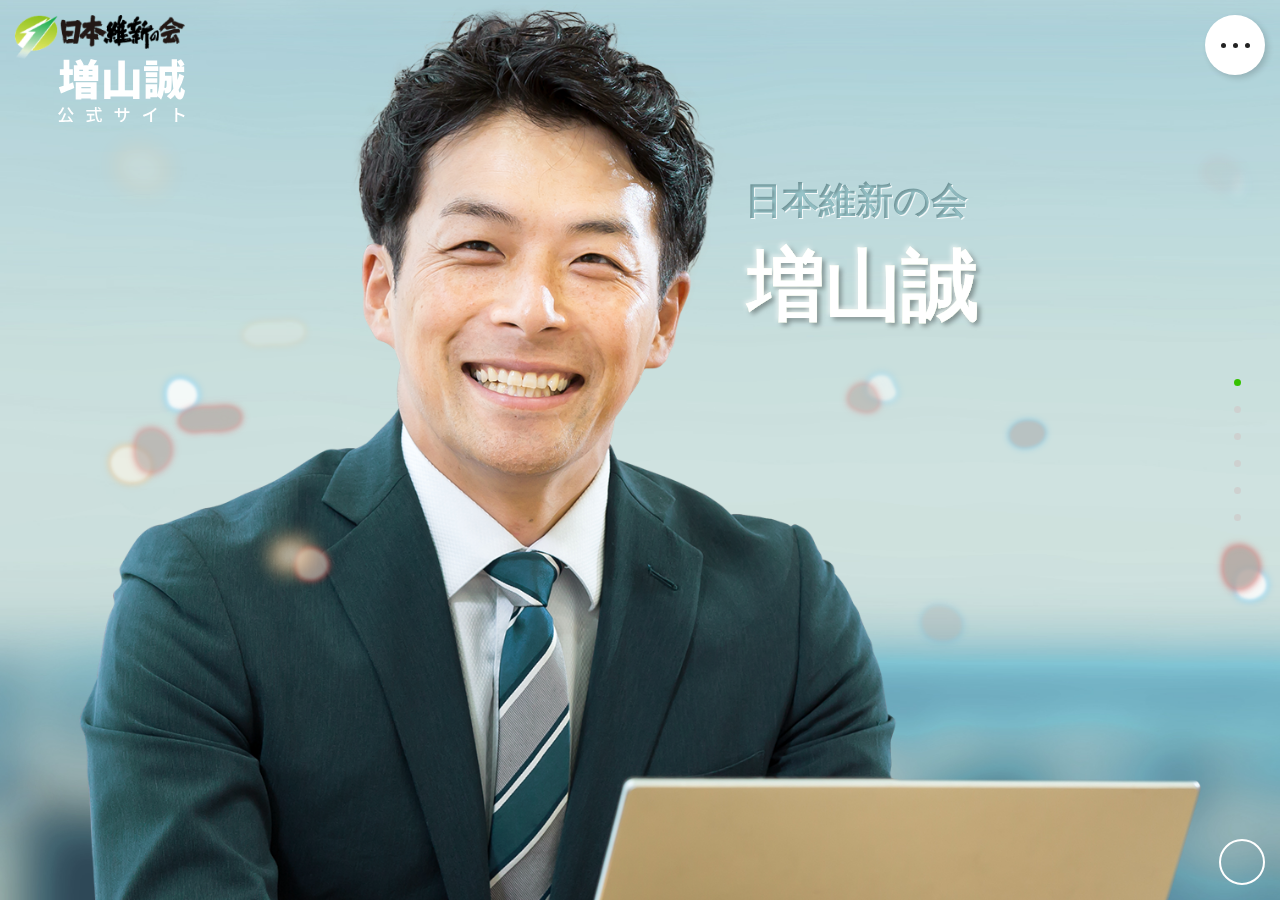
==== index.html @ 955a0410 "action section design changes" ====
<!DOCTYPE html>
<html>
<head>
	<title>Makoto Masuyama</title>
	<meta charset="UTF-8">
	<meta name="viewport" content="width=device-width, initial-scale=1.0">
	<link rel="stylesheet" type="text/css" href="css/slick.css">
	<link rel="stylesheet" type="text/css" href="css/common.css">
	<link rel="stylesheet" type="text/css" href="css/top.css">
	<link rel="icon" href="images/favicon.png">
</head>
<body>
	<div class="loader-wrapper"><div class="loader"></div></div>
	<header class="site_header">
		<a class="header_logo" href="index.html">
			<img src="images/logo.png" alt="logo image" class="logo_black">
			<svg xmlns="http://www.w3.org/2000/svg" width="146.735" height="73.8" viewBox="0 0 146.735 73.8">
				<g id="Group_29" data-name="Group 29" transform="translate(1.96 -15.051)">
					<path id="Path_3232" data-name="Path 3232" d="M12.936-13.622v-10H17v-6.713H12.936V-41.16H6.321v10.829H1.96v6.713H6.321v12.3C4.263-10.584,2.352-10,.784-9.555L3.234-2.3C7.84-4.116,13.475-6.419,18.62-8.624L17.2-15.141ZM37.583-9.7v1.323H26.8V-9.7ZM26.8-2.107V-3.43h10.78v1.323ZM20.237,4.655H26.8V3.43h10.78V4.655h6.86V-15.239H20.237Zm19.4-32.83H35.28v-1.568h4.361Zm0,6.37H35.28v-1.617h4.361Zm-15.19-1.617h4.312v1.617H24.451Zm4.312-6.321v1.568H24.451v-1.568Zm12.446-5.145c1.127-1.568,2.45-3.479,3.773-5.488l-7.35-1.764a38.181,38.181,0,0,1-3.185,6.909l1.127.343h-7.1L29.6-35.28a26.7,26.7,0,0,0-3.675-6.664l-6.076,2.058a34.929,34.929,0,0,1,2.646,5H18.13V-16.66H46.305V-34.888Zm45.325,4.9V-6.125H77.077V-40.376H69.531V-6.125H60.515V-29.841h-7.35V4.116h7.35V1.225H86.534V3.969h7.448V-29.988Zm27.881-10.486H101.577v5.292h12.838Zm1.372,6.713H99.225v5.537h16.562Zm-1.225,7.007H101.283v5.292h13.279ZM101.283-14.7h13.279v-5.292H101.283Zm24.157-2.352c-.1,5.145-.2,7.1-.49,7.693a1.235,1.235,0,0,1-1.176.588,7.954,7.954,0,0,1-1.029-.049c.343-2.842.539-5.635.637-8.232ZM108.829-3.43h-2.254V-7.6h2.254Zm31.115-21.609a74.179,74.179,0,0,1-2.058,7.252c-.2-2.842-.343-6.027-.441-9.408h8.183v-6.321h-3.381l3.773-2.058a28.768,28.768,0,0,0-4.116-6.174l-4.557,2.4a32.841,32.841,0,0,1,3.577,5.831h-3.577c-.049-2.7-.049-5.537,0-8.379h-6.174c.049,2.891.049,5.684.1,8.379H117.012v12.691c0,5.782-.2,13.72-2.548,19.747V-13.083H101.087v17h5.488V2.058h7.889V1.029a27.384,27.384,0,0,1,4.459,3.822,37.924,37.924,0,0,0,3.528-11.809,18.566,18.566,0,0,1,.784,4.459,17.993,17.993,0,0,0,4.018-.343A4.128,4.128,0,0,0,130-4.8c1.029-1.372,1.176-5.978,1.323-15.729v-2.254h-7.889v-4.41h8.036a146.757,146.757,0,0,0,1.617,19.5A32.648,32.648,0,0,1,125.538.882a21.6,21.6,0,0,1,4.312,3.626,32.961,32.961,0,0,0,5.1-5.047c1.323,3.283,3.185,5.1,5.635,5.194,1.911.049,4.655-1.666,5.978-10.535A20.5,20.5,0,0,1,141.953-9.6c-.2,3.969-.588,6.223-1.176,6.174s-1.127-1.225-1.568-3.283a64.769,64.769,0,0,0,6.419-15.876Z" transform="translate(-1.784 57.191)"/>
					<path id="Path_3233" data-name="Path 3233" d="M11.8-15.48a42.528,42.528,0,0,0,5.72,7.96A9.328,9.328,0,0,1,19.1-9.14a28.6,28.6,0,0,1-5.46-7.12Zm-5.6-.78A18.4,18.4,0,0,1,1.04-8.9,10.288,10.288,0,0,1,2.82-7.52,24.554,24.554,0,0,0,8.3-15.68Zm5.84,11c.86,1.06,1.78,2.32,2.6,3.54-2.7.14-5.44.26-7.88.36a80.068,80.068,0,0,0,3.68-7.68l-2.2-.54a52.429,52.429,0,0,1-3.62,8.3c-1,.04-1.92.08-2.74.1L2.12.78C5.66.6,10.84.34,15.74.04q.54.9.9,1.62L18.54.64a45.443,45.443,0,0,0-4.72-6.72ZM39.6-6.94h3.5v-1.8H34.42v1.8h3.32v5.36c-1.52.28-2.9.54-3.98.72l.54,1.88c2.56-.56,6.14-1.34,9.46-2.1l-.14-1.68c-1.34.28-2.7.56-4.02.8Zm7.12-8.72a15.665,15.665,0,0,1,2.7,2.44l1.3-1.16a15.185,15.185,0,0,0-2.78-2.3Zm4.7,4.26v-1.82H45.68c-.04-1.12-.06-2.3-.04-3.46h-2c0,1.16.04,2.32.08,3.46H33.7v1.82H43.84c.5,7.2,2.08,13.02,5.38,13.02,1.66,0,2.32-.98,2.64-4.58a4.711,4.711,0,0,1-1.64-1.06c-.12,2.6-.36,3.68-.84,3.68-1.74,0-3.14-4.76-3.58-11.06Zm28.3,2.36v-.68h1.9c.96,0,1.66.02,1.98.06v-2.12a13.29,13.29,0,0,1-2,.12H79.72v-2.32a13.04,13.04,0,0,1,.12-1.74H77.58a13.809,13.809,0,0,1,.1,1.74v2.32H72.4v-2.3a10.779,10.779,0,0,1,.12-1.6H70.26a10.975,10.975,0,0,1,.12,1.6v2.3H68.42a12.433,12.433,0,0,1-2.08-.16v2.18c.32-.04,1.14-.08,2.08-.08h1.96v3c0,.84-.08,1.66-.1,1.94H72.5a17.783,17.783,0,0,1-.1-1.94v-3h5.28v.8c0,5.3-1.76,7.02-5.5,8.4l1.7,1.6C78.56-1.02,79.72-3.88,79.72-9.04ZM99.14-7.46l.98,1.98a40.919,40.919,0,0,0,7.38-3.1v6.96a23.177,23.177,0,0,1-.12,2.36h2.48a15.04,15.04,0,0,1-.14-2.36v-8.3a33.738,33.738,0,0,0,5.38-4.38l-1.68-1.6a24.688,24.688,0,0,1-5.56,4.76A33.026,33.026,0,0,1,99.14-7.46ZM136.7-1.84a20.939,20.939,0,0,1-.16,2.56H139a23.436,23.436,0,0,1-.16-2.56V-8.02A52.368,52.368,0,0,1,146.4-4.9l.9-2.18a67.793,67.793,0,0,0-8.46-3.2V-13.4c0-.7.08-1.58.14-2.24h-2.46a14.479,14.479,0,0,1,.18,2.24Z" transform="translate(-3 87.191)"/>
				</g>
			</svg>
		</a>
		<a href="javascript:void(0);" class="navbar_toggler" type="button" data-toggle="collapse" data-target="#collapsibleNavbar">
			<div class="navbar_toggler_inner"></div>
		</a>
		<nav class="custom_navbar">
			<ul class="custom_navbar_links">
				<li><a href="javascript:void(0);" class="message">Message</a></li>
				<li><a href="policy.html">POLICY</a></li>
				<li><a href="action.html">Action</a></li>
				<li><a href="javascript:void(0);" class="profile">profile</a></li>
			</ul>
			<p class="copyright_text">Copyright © Office Fumiaki Kobayashi.<br class="csp"> All rights reserved.</p>
		</nav>
	</header>
	<div class="next_btn">
		<button class="slider_next" type="button"><i class="fas fa-arrow-down"></i></button>
	</div>
	<div class="social_icon">
		<ul>
			<li>
				<a href="#"><i class="fab fa-facebook-square"></i></a>
			</li>
			<li>
				<a href="#"><i class="fab fa-twitter"></i></a>
			</li>
		</ul>
	</div>
	<div class="vertical_slider_main">
		<section data-index="home" id="home">
			<div class="banner_animated_section">
				<div class="intro js-intro">
					<div class="intro__base">
						<div></div>
						<div></div>
					</div>
				</div>
				<div class="banner_images_sec">
					<img src="images/banner_image.png" class="banner_images_first">
				</div>
				<img src="images/banner_text.svg" class="banner_images_second">
			</div>
		</section>
		<section class="next_active" data-index="message" id="message">
			<div class="message_section">
				<div class="custom_container">
					<div class="common_heading">
						<img src="images/message_text.svg" class="first_heading">
						<img src="images/message_text_2.svg" class="second_heading">
					</div>
					<div class="message_content">
						<p>この国を前向きにしたい。<br>
							そう思ったのは、社会に出ていく学生が、未来を語れない姿を見たとき。<br>
							働く会社が過去の慣習やルールに縛られ、新たな提案をすることを制限されたとき。<br>
							何かと下向きになりがちな今の社会。後ろ向きな発想になりやすい時代。<br>
							目の前に壁があるのなら、一つひとつに確かな打開策を実行していけばいい。<br>
							人やテクノロジーの持つ可能性、そしてアイディアを自由に発揮するために<br>
							古く疲れてしまったルールを、アップデートしていこう。<br>
							政治が先頭に立って、この国に変化をつくっていく。<br>
						誰もが「挑戦していいんだ」と思える、チャンスと安心を広げていくために。</p>
					</div>
				</div>
			</div>
		</section>
		<section class="next_active" data-index="policy" id="policy">
			<div class="policy_section">
				<div class="custom_container">
					<div class="policy_content_sec">
						<div class="custom_row">
							<div class="custom_col_image">
								<div class="policy_image">
									<img src="images/policy_image.png">
								</div>
							</div>
							<div class="custom_col_text">
								<div class="policy_content">
									<div class="common_heading">
										<img src="images/policy_text.svg" class="first_heading">
										<img src="images/policy_text_2.svg" class="second_heading">
									</div>
									<p>今の西宮市の課題ってナニ？</p>
									<div class="policy_content_text_sec cpc-1919">
										<div class="policy_content_text_main">
											<div class="single_policy">
												<div class="custom_row">
													<div class="custom_image_col">
														<div class="policy_content_text_image">
															<img src="images/policy_content_image_1.png">
														</div>
													</div>
													<div class="custom_text_col">
														<div class="policy_content_text">
															<h3>01<span>待機児童全国ワースト１位</span></h3>
															<p>待機児童数では全国ワースト１位という子育て世代には暮らしにくい自治体になってしまっています。厚生労働省によると２０２１年４月の時点での西宮市の保育所待機児童数が１８２人と全国の市区町村別の中で最も多いと発表されました。ワーストファイブを見てみると、１位西宮市、２位明石市、３位福岡県筑紫野市、４位尼崎市、５位姫路市となっています。待機児童が発生すると、父母の就業機会が奪われ社会全体にとって大きな悪影響を及ぼします。働きたい方が安心して働ける環境づくりが全国最下位という現状を変えるためにも、待機児童をさらに減らす政策をスピーディに実施する必要があります！</p>
														</div>
													</div>
												</div>
											</div>
											<div class="single_policy">
												<div class="custom_row">
													<div class="custom_image_col">
														<div class="policy_content_text_image">
															<img src="images/policy_content_image_2.png">
														</div>
													</div>
													<div class="custom_text_col">
														<div class="policy_content_text">
															<h3>02<span>高齢者交通助成を復活・拡充させる必要あり！</span></h3>
															<p>７６．７％の方が継続を希望している西宮市高齢者交通助成が令和２年度をもって廃止されてしまいました。昨今、重要とされているフレイル予防の概念（「元気に自立して日常生活を送ることができる健康寿命」を伸ばすこと）が大切であるという常識と逆行しています。体力が衰え、要介護になってしまう前に健康寿命を伸ばす施策に予算を配分することで、結果的に国民の負担する医療費が抑えられ財政負担が軽くなるという分析もあります。新制度のバス助成ではなく、電車利用と対象の拡大など制度を拡充することで高齢者の皆様の生活の質が向上することから、高齢者交通助成は復活・拡充が求められています！</p>
														</div>
													</div>
												</div>
											</div>
											<div class="single_policy">
												<div class="custom_row">
													<div class="custom_image_col">
														<div class="policy_content_text_image">
															<img src="images/policy_content_image_3.png">
														</div>
													</div>
													<div class="custom_text_col">
														<div class="policy_content_text">
															<h3>03<span>４年連続人口減少</span></h3>
															<p>西宮市は住みたい街関西NO1（リクルート調べ）を８年連続で獲得するなど、大阪・神戸へのアクセスに代表される利便性の良さやブランド力など非常に高いポテンシャルを持った地域です。しかし、行政が住民サービスが近隣自治体より見劣りするなどした結果、９年連続人口の増加する明石市や大阪市と比較して地域の活力が失われつつあります。人口減少と地域の停滞による住民サービスの低下がさらに住民の流出を招くという悪循環に陥りつつある今こそ、住民サービスを拡充して西宮市を関西NO1の活力ある地域へ！</p>
														</div>
													</div>
												</div>
											</div>
										</div>
									</div>
									<div class="policy_content_text_sec csp-1919">
										<div class="policy_content_text_slider">
											<div class="single_policy">
												<div class="custom_row">
													<div class="custom_image_col">
														<div class="policy_content_text_image">
															<img src="images/policy_content_image_1.png">
														</div>
													</div>
													<div class="custom_text_col">
														<div class="policy_content_text">
															<h3>01<span>待機児童全国ワースト１位</span></h3>
															<p>待機児童数では全国ワースト１位という子育て世代には暮らしにくい自治体になってしまっています。厚生労働省によると２０２１年４月の時点での西宮市の保育所待機児童数が１８２人と全国の市区町村別の中で最も多いと発表されました。ワーストファイブを見てみると、１位西宮市、２位明石市、３位福岡県筑紫野市、４位尼崎市、５位姫路市となっています。待機児童が発生すると、父母の就業機会が奪われ社会全体にとって大きな悪影響を及ぼします。働きたい方が安心して働ける環境づくりが全国最下位という現状を変えるためにも、待機児童をさらに減らす政策をスピーディに実施する必要があります！</p>
														</div>
													</div>
												</div>
											</div>
											<div class="single_policy">
												<div class="custom_row">
													<div class="custom_image_col">
														<div class="policy_content_text_image">
															<img src="images/policy_content_image_2.png">
														</div>
													</div>
													<div class="custom_text_col">
														<div class="policy_content_text">
															<h3>02<span>高齢者交通助成を復活・拡充させる必要あり！</span></h3>
															<p>７６．７％の方が継続を希望している西宮市高齢者交通助成が令和２年度をもって廃止されてしまいました。昨今、重要とされているフレイル予防の概念（「元気に自立して日常生活を送ることができる健康寿命」を伸ばすこと）が大切であるという常識と逆行しています。体力が衰え、要介護になってしまう前に健康寿命を伸ばす施策に予算を配分することで、結果的に国民の負担する医療費が抑えられ財政負担が軽くなるという分析もあります。新制度のバス助成ではなく、電車利用と対象の拡大など制度を拡充することで高齢者の皆様の生活の質が向上することから、高齢者交通助成は復活・拡充が求められています！</p>
														</div>
													</div>
												</div>
											</div>
											<div class="single_policy">
												<div class="custom_row">
													<div class="custom_image_col">
														<div class="policy_content_text_image">
															<img src="images/policy_content_image_3.png">
														</div>
													</div>
													<div class="custom_text_col">
														<div class="policy_content_text">
															<h3>03<span>４年連続人口減少</span></h3>
															<p>西宮市は住みたい街関西NO1（リクルート調べ）を８年連続で獲得するなど、大阪・神戸へのアクセスに代表される利便性の良さやブランド力など非常に高いポテンシャルを持った地域です。しかし、行政が住民サービスが近隣自治体より見劣りするなどした結果、９年連続人口の増加する明石市や大阪市と比較して地域の活力が失われつつあります。人口減少と地域の停滞による住民サービスの低下がさらに住民の流出を招くという悪循環に陥りつつある今こそ、住民サービスを拡充して西宮市を関西NO1の活力ある地域へ！</p>
														</div>
													</div>
												</div>
											</div>
										</div>
									</div>
									<a href="policy.html" class="more_btn">
										MORE
									</a>
								</div>
							</div>
						</div>
					</div>
				</div>
			</div>
		</section>
		<section class="next_active" data-index="action" id="action">
			<div class="action_section">
				<div class="action_banner_image">
					<img src="images/action_image.png" class="action_image">
					<div class="action_heading_profile">
						<div class="action_heading">
							<div class="action_heading_col">
								<div class="common_heading">
									<img src="images/action_text.svg" class="first_heading">
									<img src="images/action_text_2.svg" class="second_heading">
								</div>
							</div>
							<div class="action_heading_col">
								<div class="action_profile">
									<div class="custom_row">
										<div class="custom_image_col">
											<div class="profile_image">
												<img src="images/profile_image.png">
											</div>
										</div>
										<div class="custom_text_col">
											<div class="profile_text">
												<h3>私<span>も</span>増山誠<span>さんを</span>応援<span>しています</span>！</h3>
												<p>日本維新の会副代表</p>
												<h6>吉村洋文</h6>
											</div>
										</div>
									</div>
								</div>
							</div>
						</div>
					</div>
				</div>
				<div class="action_content_box_sec">
					<div class="action_content_box_slider">
						<div>
							<a href="#" class="action_content_box">
								<p>2021.12.03</p>
								<div class="action_content_box_image">
									<img src="images/action_image_2.png">
								</div>
								<div class="action_content_box_text">
									<h4>市内各駅での朝の駅立ちを３年間</h4>
								</div>
							</a>
						</div>
						<div>
							<a href="#" class="action_content_box">
								<p>2021.12.03</p>
								<div class="action_content_box_image">
									<img src="images/action_image_3.png">
								</div>
								<div class="action_content_box_text">
									<h4>市内各駅での朝の駅立ちを３年間</h4>
								</div>
							</a>
						</div>
						<div>
							<a href="#" class="action_content_box">
								<p>2021.12.03</p>
								<div class="action_content_box_image">
									<img src="images/action_image_4.png">
								</div>
								<div class="action_content_box_text">
									<h4>市内各駅での朝の駅立ちを３年間</h4>
								</div>
							</a>
						</div>
					</div>
					<a href="action.html" class="more_btn">MORE</a>
				</div>
			</div>
		</section>
		<section class="next_active" data-index="profile" id="profile">
			<div class="makoto_section">
				<div class="makoto_content">
					<div class="custom_container">
						<div class="custom_row">
							<div class="custom_col custom_align_items_end">
								<div class="makoto_content_image">
									<img src="images/makoto_image.png" class="cpc">
								</div>
							</div>
							<div class="custom_col">
								<div class="makoto_content_text">
									<div class="common_heading csp">
										<img src="images/profile_text.svg" class="first_heading">
										<img src="images/profile_text_2.svg" class="second_heading">
									</div>
									<h5>増山　誠<span>（ますやま　まこと）</span></h5>
									<h6>日本維新の会</h6>
									<p>早稲田大学政治経済学部を卒業、日興證券勤務の後、2019年から西宮市選出の兵庫県議会議員 維新の会県議会議員団の政務調査会長、農政環境常任委員会副委員長を務める。4人の子供を持つ父親として現役子育て世代。夙川小学校PTA会長(2期目)、夙川地区青少年愛護協議会副会長など地域活動にも積極的に参加。趣味はゴルフ、スポーツ観戦、eスポーツ</p>
								</div>
							</div>
						</div>
					</div>
				</div>
			</div>
		</section>
		<section class="next_active" data-index="footer" id="footer">
			<div class="site_footer">
				<div class="custom_container">
					<div class="footer_btns">
						<div class="footer_heading">
							<img src="images/sns_text.svg" class="first_heading">
						</div>
						<div class="custom_row">
							<div class="custom_col">
								<div class="footer_btn">
									<a href="#">
										<div class="social_icon_footer">
											<i class="fab fa-facebook-f btn_icon"></i>
										</div>
										<span>FACEBOOK</span>
										<i class="far fa-arrow-alt-circle-right icon_right"></i>
									</a>
								</div>
							</div>
							<div class="custom_col">
								<div class="footer_btn">
									<a href="#">
										<div class="social_icon_footer">
											<i class="fab fa-twitter btn_icon"></i>
										</div>
										<span>TWITTER</span>
										<i class="far fa-arrow-alt-circle-right icon_right"></i>
									</a>
								</div>
							</div>
						</div>
					</div>
					<div class="footer_copyright">
						<img src="images/logo_green_footer.svg">
						<p>Copyright © Office Fumiaki Kobayashi. All rights reserved.</p>
					</div>
				</div>
				<div class="footer_logo">
					<img src="images/logo.png">
				</div>
				<a href="javascript:void(0);" class="top_btn">
					<img src="images/up_icon.png">
					<p>Page top</p>
				</a>
			</div>
		</section>
	</div>
	<script src="js/jquery.min.js"></script>
	<script src="js/jquery.onepage-scroll.min.js"></script>
	<script src="js/fonts-awesome-5.js"></script>
	<script src="js/slick.js"></script>
	<script src="js/intersection-observer-polyfill.js"></script>
	<script src="js/custom.js"></script>
	<script type="text/javascript">
		$(document).ready(function(){
			$(".vertical_slider_main").onepage_scroll({
				sectionContainer: "section",
				easing: "ease",
				animationTime: 1000,
				pagination: true,
				updateURL: true,
				beforeMove: function(index) {
					var sectionLength = $('.vertical_slider_main section').length;
					var dataIndexActive = $('.vertical_slider_main section.active').attr('data-index');
					if(sectionLength == dataIndexActive) {
						$('.next_btn .slider_next').fadeOut();
					} else {
						$('.next_btn .slider_next').fadeIn();
					}
					$('.vertical_slider_main section').removeClass('previous_active').removeClass('next_active');
					$('.vertical_slider_main section.active').prevAll('section').addClass('previous_active');
					$('.vertical_slider_main section.active').nextAll('section').addClass('next_active');
				},
				afterMove: function(index) {},
				loop: false,
				keyboard: true,
				responsiveFallback: false,
				direction: "vertical"
			});
			$(".slider_next").click(function(){
				$(".vertical_slider_main").moveDown();
			});
			$(".top_btn").click(function(){
				$(".vertical_slider_main").moveTo(1);
			});
			$(".message").click(function(){
				$(".vertical_slider_main").moveTo(2);
			});
			$(".profile").click(function(){
				$(".vertical_slider_main").moveTo(5);
			});
			// policy content slider JS
			$(".policy_content_text_slider").slick({
				dots: true,
				arrows: false,
				infinite: true,
				speed: 300
			});
			// action content box slider JS
			$(".action_content_box_slider").slick({
				dots: false,
				infinite: false,
				slidesToShow: 3,
				slidesToScroll: 1,
				arrows: false,
				responsive: [
				{
					breakpoint: 1166,
					settings: {
						slidesToShow: 2
					}
				},
				{
					breakpoint: 676,
					settings: {
						slidesToShow: 1
					}
				}
				]
			});
		});
		var intro = {
			ready:function() {
				jsintro = document.getElementsByClassName("js-intro")[0];
				jsintro.classList.add("js-intro-ready");
				intro.resize();
			},
			start:function() {
				jsintro.classList.add("js-intro-start");
				resize.params.intro = intro.resize;
			},
			resize:function() {
				jsintro.style.height = window.innerHeight + "px";
			}
		};
		(function($) {
			function moveLights() {
				const lights = document.querySelectorAll(".intro__base div");
				let lightsX = 0, mouseX = 0;
				document.addEventListener("touchstart", checkMouseDevice);
				document.addEventListener("mousemove", checkMouseDevice);
				function checkMouseDevice(e) {
					document.removeEventListener("touchstart", checkMouseDevice);
					document.removeEventListener("mousemove", checkMouseDevice);
					if (e.type == "mousemove") start();
				}
				function start() {
					document.querySelector(".intro").addEventListener("mousemove", setMousePosition);    
					animate();
				}
				function animate() {
					lightsX += (((mouseX / _windowWidth - .5) - lightsX) / 20);
					lights[0].style.transform = "translateX(" + lightsX * 24 + "%)";
					lights[1].style.transform = "translateX(" + lightsX * 12 + "%)";
					requestAnimationFrame(animate);
				}
				function setMousePosition(e) {    
					mouseX = e.clientX;
				}
			}
			const _ie11 = !!(window.navigator.userAgent.toLowerCase().indexOf("trident") !== -1)
			let _windowWidth = 0;
			$(function() {
				moveLights();
				_windowWidth = window.innerWidth;
				let resizeTimer, w = 0;
				$(window).on("resize", function() {
					clearTimeout(resizeTimer);
					resizeTimer = setTimeout(function() {
						w = window.innerWidth;
						if (w != _windowWidth) {
							_windowWidth = w;
						}
					}, 300);
				});
			});
		})(jQuery);
	</script>
</body>
---- css/common.css ----
@import url('https://fonts.googleapis.com/css2?family=Noto+Sans+JP:wght@500;900&family=Roboto:wght@500;900&display=swap');

/*font-family: 'Noto Sans JP', sans-serif;*/
/*font-weight: 900;*/
/*font-weight: 500;*/
/*font-family: 'Roboto', sans-serif;*/
/*font-weight: 900;*/
/*font-weight: 500;*/

/*common css start*/
*{
    box-sizing: border-box;
    margin: 0px;
    padding: 0px;
}
body, h1, h2, h3, h4, h5, h6, ul, li, p, a, span{
    margin: 0px;
    padding: 0px;
}
body {
    -webkit-font-smoothing: antialiased;
    -moz-font-smoothing: antialiased;
    -font-smoothing: antialiased;
    font-family: 'Noto Sans JP', sans-serif;
}
body.no_scroll {
    overflow: hidden;
}
a, button, input[type=submit], select{
    cursor: pointer;
}
a, a:hover, a:focus, 
button, button:hover, button:focus,
input, input:hover, input:focus, 
textarea, textarea:hover, textarea:focus,
select, select:hover, select:focus{
    outline: 0;
    box-shadow: none;
    text-decoration: none;
}
ul, ol, li{
    list-style: none;
}
img{
    max-width: 100%;
    display: block;
}
.cpc, .cpc-1919 {
    display: block !important;
}
.csp, .csp-1919 {
    display: none !important;
}
@media (max-width: 1919px){
    .cpc-1919 {
        display: none !important;
    }
    .csp-1919 {
        display: block !important;
    }
}
@media (max-width: 900px){
    .cpc {
        display: none !important;
    }
    .csp {
        display: block !important;
    }
}
/*common css end*/

/*commmon grid css start*/
.custom_container {
    width: 100%;
    max-width: 1630px;
    padding: 0px 15px;
    margin: 0px auto;
}
.custom_row {
    display: -ms-flexbox;
    display: flex;
    -ms-flex-wrap: wrap;
    flex-wrap: wrap;
    margin: 0px -15px;
}
/*commmon grid css end*/

/*page pre-loader css start*/
.loader-wrapper {
    position: fixed;
    width: 100%;
    height: 100%;
    top: 0;
    left: 0;
    z-index: 999999;
    pointer-events: none;
    background-color: #fff;
}
.loader-wrapper .loader {
    position: absolute;
    top:0;
    bottom: 0;
    left:0;
    right: 0;
    margin: auto;
    -webkit-border-radius: 50%;
    border-radius: 50%;
    width: 50px;
    height: 50px;
    border-top: 3px solid rgba(62, 174, 230, 0.2);
    border-right: 3px solid rgba(62, 174, 230, 0.2);
    border-bottom: 3px solid rgba(62, 174, 230, 0.2);
    border-left: 3px solid rgba(62, 174, 230, 0.8);
    -webkit-animation: loaderSpin 1.5s infinite linear;
    animation: loaderSpin 1.5s infinite linear;
}
@-webkit-keyframes loaderSpin {
    0% {
        -webkit-transform: rotate(0deg);
        transform: rotate(0deg);
    }
    100% {
        -webkit-transform: rotate(360deg);
        transform: rotate(360deg);
    }
}
@keyframes loaderSpin {
    0% {
        -webkit-transform: rotate(0deg);
        transform: rotate(0deg);
    }
    100% {
        -webkit-transform: rotate(360deg);
        transform: rotate(360deg);
    }
}
/*page pre-loader css end*/

/*animations css start*/
.io {
    -webkit-transition: color 0.4s ease 0s, background-color 0.4s ease 0s, opacity 1.0s ease 0s, -webkit-transform 1.0s ease 0s;
    transition: color 0.4s ease 0s, background-color 0.4s ease 0s, opacity 1.0s ease 0s, transform 1.0s ease 0s;
    -webkit-backface-visibility: hidden;
    backface-visibility: hidden;
    will-change: opacity, transform;
}
.io.move {
    opacity: 1 !important;
    -webkit-transform: translate3d(0, 0, 0) scale(1) rotate(0deg) !important;
    transform: translate3d(0, 0, 0) scale(1) rotate(0deg) !important;
}
.io.fade {
    opacity: 0;
}
.io.lr {
    -webkit-transform: translate3d(-80px, 0, 0);
    transform: translate3d(-80px, 0, 0);
}
.io.rl {
    -webkit-transform: translate3d(80px, 0, 0);
    transform: translate3d(80px, 0, 0); 
}
.io.upL {
    -webkit-transform: translate3d(0, 80px, 0);
    transform: translate3d(0, 80px, 0);
}
.io.upS {
    -webkit-transform: translate3d(0, 20px, 0);
    transform: translate3d(0, 20px, 0);
}
.io.downL {
    -webkit-transform: translate3d(0, -80px, 0);
    transform: translate3d(0, -80px, 0);
}
.io.downS {
    -webkit-transform: translate3d(0, -20px, 0);
    transform: translate3d(0, -20px, 0);
}
.io.scaleUp {
    -webkit-transform: scale(0.8);
    transform: scale(0.8);
}
.io.scaleDown {
    -webkit-transform: scale(1.2);
    transform: scale(1.2);
}
.io.rotateL {
    -webkit-transform: rotate(30deg);
    transform: rotate(30deg);
}
.io.rotateR {
    -webkit-transform: rotate(-30deg);
    transform: rotate(-30deg);
}
.io.delay.delay1 {
    -webkit-transition: color 0.4s ease 0s, background-color 0.4s ease 0s, opacity 1.0s ease 0s, -webkit-transform 1.0s ease 0s;
    transition: color 0.4s ease 0s, background-color 0.4s ease 0s, opacity 1.0s ease 0s, transform 1.0s ease 0s;
}
.io.delay.delay2 {
    -webkit-transition: color 0.4s ease 0s, background-color 0.4s ease 0s, opacity 1.0s ease 0.23s, -webkit-transform 1.0s ease 0.23s;
    transition: color 0.4s ease 0s, background-color 0.4s ease 0s, opacity 1.0s ease 0.23s, transform 1.0s ease 0.23s;
}
.io.delay.delay3 {
    -webkit-transition: color 0.4s ease 0s, background-color 0.4s ease 0s, opacity 1.0s ease 0.46s, -webkit-transform 1.0s ease 0.46s;
    transition: color 0.4s ease 0s, background-color 0.4s ease 0s, opacity 1.0s ease 0.46s, transform 1.0s ease 0.46s;
}
.io.delay.delay4 {
    -webkit-transition: color 0.4s ease 0s, background-color 0.4s ease 0s, opacity 1.0s ease 0.69s, -webkit-transform 1.0s ease 0.69s;
    transition: color 0.4s ease 0s, background-color 0.4s ease 0s, opacity 1.0s ease 0.69s, transform 1.0s ease 0.69s;
}
.io.delay a {
    -webkit-transition: none;
    transition: none;
}
.io.delay .delay_child {
    -webkit-transition: color 0.4s ease 0s, background-color 0.4s ease 0s, opacity 1.0s ease 0.5s, -webkit-transform 1.0s ease 0.5s;
    transition: color 0.4s ease 0s, background-color 0.4s ease 0s, opacity 1.0s ease 0.5s, transform 1.0s ease 0.5s;
    -webkit-backface-visibility: hidden;
    backface-visibility: hidden;
    will-change: opacity, transform;
    opacity: 0;
    -webkit-transform: translate3d(0, 20px, 0);
    transform: translate3d(0, 20px, 0);
}
.io.delay.delay1 .delay_child {
    -webkit-transition: color 0.4s ease 0s, background-color 0.4s ease 0s, opacity 1.0s ease 0.5s, -webkit-transform 1.0s ease 0.5s;
    transition: color 0.4s ease 0s, background-color 0.4s ease 0s, opacity 1.0s ease 0.5s, transform 1.0s ease 0.5s;
}
.io.delay.delay2 .delay_child {
    -webkit-transition: color 0.4s ease 0s, background-color 0.4s ease 0s, opacity 1.0s ease 0.73s, -webkit-transform 1.0s ease 0.73s;
    transition: color 0.4s ease 0s, background-color 0.4s ease 0s, opacity 1.0s ease 0.73s, transform 1.0s ease 0.73s;
}
.io.delay.delay3 .delay_child {
    -webkit-transition: color 0.4s ease 0s, background-color 0.4s ease 0s, opacity 1.0s ease 0.96s, -webkit-transform 1.0s ease 0.96s;
    transition: color 0.4s ease 0s, background-color 0.4s ease 0s, opacity 1.0s ease 0.96s, transform 1.0s ease 0.96s;
}
.io.delay.delay4 .delay_child {
    -webkit-transition: color 0.4s ease 0s, background-color 0.4s ease 0s, opacity 1.0s ease 1.19s, -webkit-transform 1.0s ease 1.19s;
    transition: color 0.4s ease 0s, background-color 0.4s ease 0s, opacity 1.0s ease 1.19s, transform 1.0s ease 1.19s;
}
.io.delay.move .delay_child {
    opacity: 1 !important;
    -webkit-transform: translate3d(0, 0, 0) !important;
    transform: translate3d(0, 0, 0) !important;
}
@media (max-width: 900px) {
    .io.delay.delay1 {
        -webkit-transition: color 0.4s ease 0s, background-color 0.4s ease 0s, opacity 1.0s ease 0s, -webkit-transform 1.0s ease 0s;
        transition: color 0.4s ease 0s, background-color 0.4s ease 0s, opacity 1.0s ease 0s, transform 1.0s ease 0s;
    }
    .io.delay.delay2 {
        -webkit-transition: color 0.4s ease 0s, background-color 0.4s ease 0s, opacity 1.0s ease 0s, -webkit-transform 1.0s ease 0s;
        transition: color 0.4s ease 0s, background-color 0.4s ease 0s, opacity 1.0s ease 0s, transform 1.0s ease 0s;
    }
    .io.delay.delay3 {
        -webkit-transition: color 0.4s ease 0s, background-color 0.4s ease 0s, opacity 1.0s ease 0s, -webkit-transform 1.0s ease 0s;
        transition: color 0.4s ease 0s, background-color 0.4s ease 0s, opacity 1.0s ease 0s, transform 1.0s ease 0s;
    }
    .io.delay.delay4 {
        -webkit-transition: color 0.4s ease 0s, background-color 0.4s ease 0s, opacity 1.0s ease 0s, -webkit-transform 1.0s ease 0s;
        transition: color 0.4s ease 0s, background-color 0.4s ease 0s, opacity 1.0s ease 0s, transform 1.0s ease 0s;
    }
    .io.delay .delay_child {
        -webkit-transition: color 0.4s ease 0s, background-color 0.4s ease 0s, opacity 1.0s ease 0.5s, -webkit-transform 1.0s ease 0.5s;
        transition: color 0.4s ease 0s, background-color 0.4s ease 0s, opacity 1.0s ease 0.5s, transform 1.0s ease 0.5s;
    }
    .io.delay.delay1 .delay_child {
        -webkit-transition: color 0.4s ease 0s, background-color 0.4s ease 0s, opacity 1.0s ease 0.5s, -webkit-transform 1.0s ease 0.5s;
        transition: color 0.4s ease 0s, background-color 0.4s ease 0s, opacity 1.0s ease 0.5s, transform 1.0s ease 0.5s;
    }
    .io.delay.delay2 .delay_child {
        -webkit-transition: color 0.4s ease 0s, background-color 0.4s ease 0s, opacity 1.0s ease 0.5s, -webkit-transform 1.0s ease 0.5s;
        transition: color 0.4s ease 0s, background-color 0.4s ease 0s, opacity 1.0s ease 0.5s, transform 1.0s ease 0.5s;
    }
    .io.delay.delay3 .delay_child {
        -webkit-transition: color 0.4s ease 0s, background-color 0.4s ease 0s, opacity 1.0s ease 0.5s, -webkit-transform 1.0s ease 0.5s;
        transition: color 0.4s ease 0s, background-color 0.4s ease 0s, opacity 1.0s ease 0.5s, transform 1.0s ease 0.5s;
    }
    .io.delay.delay4 .delay_child {
        -webkit-transition: color 0.4s ease 0s, background-color 0.4s ease 0s, opacity 1.0s ease 0.5s, -webkit-transform 1.0s ease 0.5s;
        transition: color 0.4s ease 0s, background-color 0.4s ease 0s, opacity 1.0s ease 0.5s, transform 1.0s ease 0.5s;
    }
}
/*animations css end*/

/*header section css start*/
header.site_header {
    position: fixed;
    top: 0;
    left: 0;
    right: 0;
    z-index: 999;
    padding: 30px;
}
header.site_header.inner_page_header {
    position: absolute;
    display: -ms-flexbox;
    display: flex;
    -ms-flex-wrap: wrap;
    flex-wrap: wrap;
    align-items: center;
    justify-content: space-between;
}
header.site_header.inner_page_header .navbar_toggler {
    position: relative;
    top: auto;
    right: auto;
}
header.site_header.fixed_header {
    top: -208px;
    background-color: #fff;
    position: fixed;
    box-shadow: 0px 3px 10px 0px rgba(0, 0, 0, 0.16);
}
header.site_header.fixed_header.header_animate {
    transition: all 0.4s;
    top: 0;
    padding: 15px 30px;
}
header.site_header a.header_logo {
    display: table;
}
header.site_header a.header_logo.open_menu {
    z-index: 1;
    position: relative;
}
header.site_header a.header_logo .logo_black {
    width: 0px;
    transition: all 1s cubic-bezier(0.72, 0, 0.35, 0.99) 0s;
}
header.site_header.inner_page_header.fixed_header a.header_logo .logo_black {
    width: 0;
    transition: all 0.4s;
}
header.site_header.inner_page_header.fixed_header.header_animate a.header_logo.open_menu .logo_black,
header.site_header.inner_page_header a.header_logo .logo_black,
header.site_header a.header_logo.open_menu .logo_black,
.viewing-page-1 header.site_header a.header_logo .logo_black {
    width: 207px;
}
header.site_header a.header_logo svg {
    margin-left: auto;
    display: block;
    height: auto;
    transition: all 1s cubic-bezier(0.72, 0, 0.35, 0.99) 0s;
}
header.site_header.inner_page_header.fixed_header a.header_logo svg {
    max-width: 85px;
}
header.site_header a.header_logo svg path {
    transition: all 1s cubic-bezier(0.72, 0, 0.35, 0.99) 0s;
    fill: #fff;
}
.viewing-page-2 header.site_header a.header_logo svg,
.viewing-page-3 header.site_header a.header_logo svg,
.viewing-page-4 header.site_header a.header_logo svg,
.viewing-page-5 header.site_header a.header_logo svg,
.viewing-page-6 header.site_header a.header_logo svg {
    width: 85px;
    height: auto;
}
header.site_header.inner_page_header.fixed_header a.header_logo svg path,
header.site_header a.header_logo.open_menu svg path,
.viewing-page-2 header.site_header a.header_logo svg path,
.viewing-page-3 header.site_header a.header_logo svg path,
.viewing-page-4 header.site_header a.header_logo svg path,
.viewing-page-5 header.site_header a.header_logo svg path,
.viewing-page-6 header.site_header a.header_logo svg path {
    fill: #36C200;
}
header.site_header.inner_page_header.fixed_header.header_animate a.header_logo.open_menu svg,
header.site_header a.header_logo.open_menu svg {
    width: 153px;
}
header.site_header nav.custom_navbar {
    position: fixed;
    top: -125%;
    left: 0;
    width: 100vw;
    height: 100vh;
    display: -ms-flexbox;
    display: flex;
    -ms-flex-wrap: wrap;
    flex-wrap: wrap;
    align-items: center;
    justify-content: center;
    background-color: #fff;
    transition: all 0.4s;
}
header.site_header nav.custom_navbar.navbar_animate {
    top: 0;
}
header.site_header ul.custom_navbar_links li a {
    font-size: 40px;
    line-height: 70px;
    color: #232323;
    font-weight: 900;
    margin: 20px 0;
    display: block;
    text-align: center;
    text-transform: uppercase;
    transition: all 0.4s;
}
header.site_header ul.custom_navbar_links li a:hover {
    color: #36C200;
}
.navbar_toggler {
    padding: 0;
    height: 80px;
    width: 80px;
    border: none;
    outline: none !important;
    background-color: #fff;
    border-radius: 50%;
    position: fixed;
    top: 30px;
    right: 30px;
    z-index: 9999;
    display: block;
    box-shadow: 3px 3px 6px 0 rgb(0 0 0 / 16%) !important;
}
.navbar_toggler .navbar_toggler_inner,
.navbar_toggler .navbar_toggler_inner:after,
.navbar_toggler .navbar_toggler_inner:before {
    width: 5px;
    height: 5px;
    transition-timing-function: ease;
    transition-duration: 0.3s;
    transition-property: transform;
    border-radius: 6px;
    background-color: #232323;
    position: absolute;
    left: 0;
    right: 0;
}
.navbar_toggler .navbar_toggler_inner{
    transition: top 75ms ease 0.12s,transform 75ms cubic-bezier(.55,.055,.675,.19);
    top: 0;
    bottom: 0;
    margin: auto;
    transform: rotate(90deg);
}
.navbar_toggler .navbar_toggler_inner:after,
.navbar_toggler .navbar_toggler_inner:before {
    display: block;
    content: "";
}
.navbar_toggler .navbar_toggler_inner:before {
    transition: top 75ms ease 0.12s,opacity 75ms ease;
    top: -12px;
}
.navbar_toggler .navbar_toggler_inner:after {
    transition: bottom 75ms ease 0.12s,transform 75ms cubic-bezier(.55,.055,.675,.19);
    bottom: -12px;
}
.navbar_toggler.open_menu .navbar_toggler_inner {
    transition: top 75ms ease,transform 75ms cubic-bezier(.215,.61,.355,1) 0.12s;
    transform: rotate(45deg);
    top: 0;
    width: 40px;
    height: 2px;
}
.navbar_toggler.open_menu .navbar_toggler_inner:before {
    top: 0;
    transition: top 75ms ease,opacity 75ms ease 0.12s;
    opacity: 0;
    width: 40px;
    height: 2px;
}
.navbar_toggler.open_menu .navbar_toggler_inner:after {
    bottom: 0;
    transition: bottom 75ms ease,transform 75ms cubic-bezier(.215,.61,.355,1) 0.12s;
    transform: rotate(-90deg);
    width: 40px;
    height: 2px;
}
header.site_header nav.custom_navbar .copyright_text {
    position: absolute;
    bottom: 30px;
    left: 0;
    right: 0;
    text-align: center;
    font-size: 12px;
    line-height: 22px;
    color: #939393;
    font-weight: 400;
    font-family: 'Roboto', sans-serif;
    margin-top: 15px;
    padding: 0 35px;
}
.social_icon {
    position: fixed;
    left: 30px;
    bottom: 40px;
    z-index: 111;
}
.social_icon.open_menu {
    z-index: 1111;
}
.social_icon li:first-child {
    margin-bottom: 36px;
}
.social_icon ul li a {
    color: #fff;
    font-size: 23px;
    transition: all 0.4s;
}
.social_icon ul li a:hover {
    color: #36C200 !important;
}
.social_icon.open_menu ul li a {
    color: #000;
}
.viewing-page-2 .social_icon ul li a,
.viewing-page-3 .social_icon ul li a,
.viewing-page-4 .social_icon ul li a,
.viewing-page-5 .social_icon ul li a,
.viewing-page-6 .social_icon ul li a {
    color: #000;
}
/*header section css end*/

/*responsive css start*/
@media(max-width: 1700px) {
    .navbar_toggler {
        top: 15px;
    }
}
@media(max-width: 1500px) {
    header.site_header.fixed_header.header_animate,
    header.site_header {
        padding: 15px;
    }
    header.site_header.inner_page_header.fixed_header.header_animate a.header_logo.open_menu .logo_black,
    header.site_header.inner_page_header a.header_logo .logo_black, 
    header.site_header a.header_logo.open_menu .logo_black, 
    .viewing-page-1 header.site_header a.header_logo .logo_black, 
    header.site_header a.header_logo img {
        width: 170px;
    }
    header.site_header a.header_logo.open_menu svg,
    header.site_header a.header_logo svg {
        width: 127px;
    }
    .navbar_toggler {
        height: 60px;
        width: 60px;
        right: 15px;
    }
    .social_icon li:first-child {
        margin-bottom: 24px;
    }
}
@media(max-width: 1166px) {
    header.site_header ul.custom_navbar_links li a {
        font-size: 30px;
        line-height: 60px;
        margin: 10px 0;
    }
    header.site_header.inner_page_header.fixed_header.header_animate a.header_logo.open_menu .logo_black,
    header.site_header.inner_page_header a.header_logo .logo_black, 
    header.site_header a.header_logo.open_menu .logo_black, 
    .viewing-page-1 header.site_header a.header_logo .logo_black, 
    header.site_header a.header_logo img {
        width: 150px;
    }
    header.site_header.inner_page_header a.header_logo .svg,
    header.site_header a.header_logo.open_menu svg,
    header.site_header a.header_logo svg {
        width: 114px;
    }
}
@media(max-width: 675px) {
    header.site_header ul.custom_navbar_links li a {
        font-size: 24px;
        line-height: 50px;
        margin: 5px 0;
    }
    header.site_header a.header_logo.open_menu .logo_black, 
    .viewing-page-1 header.site_header a.header_logo .logo_black,
    header.site_header a.header_logo img {
        width: 150px;
    }
    header.site_header a.header_logo.open_menu svg, 
    header.site_header a.header_logo svg {
        width: 113px;
    }
    .navbar_toggler {
        height: 45px;
        width: 45px;
    }
    .navbar_toggler.open_menu .navbar_toggler_inner,
    .navbar_toggler.open_menu .navbar_toggler_inner:before,
    .navbar_toggler.open_menu .navbar_toggler_inner:after {
        width: 30px;
        height: 2px;
    }
    .navbar_toggler .navbar_toggler_inner:before {
        top: -10px;
    }
    .navbar_toggler .navbar_toggler_inner:after {
        bottom: -10px;
    }
    .social_icon ul li a {
        font-size: 18px;
    }
}
/*responsive css end*/
---- css/top.css ----
/*common css start*/
body, html {
    height: 100%;
    min-height: 100%;
}
body {
    background-color: #CED1D0;
    position: relative;
}
.vertical_slider_main {
    width: 100%;
    height: 100%;
    display: block;
    position: absolute !important;
    overflow: hidden;
    transform: none !important;
    transition: all 0s !important;
}
.vertical_slider_main section {
    overflow: hidden;
    height: 100%;
    width: 100%;
    left: 0 !important;
    right: 0 !important;
    top: 0 !important;
    transition: transform 1s cubic-bezier(0.72, 0, 0.35, 0.99) 0s;
    visibility: hidden;
}
.vertical_slider_main section > div {
    background-color: #ffffff;
    transition: transform 1s cubic-bezier(0.72, 0, 0.35, 0.99) 0s, visibility 1s cubic-bezier(0.72, 0, 0.35, 0.99) 0s;
}
.vertical_slider_main section.previous_active {
    transform: translate3d(-20%, -100%, 0px);
    /*top: -100% !important;*/
}
.vertical_slider_main section.previous_active > div {
    transform: scale(0.5, 0.5);
}
.vertical_slider_main section.active {
    transform: translate3d(0%, 0%, 0px);
    visibility: visible;
    /*top: 0 !important;*/
}
.vertical_slider_main section.active > div {
    transform: scale(1, 1);
}
.vertical_slider_main section.next_active {
    transform: translate3d(20%, 100%, 0px);
    /*top: 100% !important;*/
}
.vertical_slider_main section.next_active > div {
    transform: scale(0.5, 0.5);
}
ul.onepage-pagination {
    position: absolute;
    top: 0;
    right: 64px;
    bottom: 0;
    margin: auto;
    display: -ms-flexbox;
    display: flex;
    -ms-flex-wrap: wrap;
    flex-wrap: wrap;
    justify-content: center;
    flex-direction: column;
    z-index: 111;
}
ul.onepage-pagination li {
    margin: 10px 4px;
    font-size: 0px;
}
ul.onepage-pagination li a {
    font-size: 0px;
    width: 7px;
    height: 7px;
    border-radius: 50%;
    background-color: #CED1D0;
    transition: all 0.3s;
    display: table;
}
ul.onepage-pagination li a.active {
    background-color: #36C200;
}
.slider_next {
    position: fixed;
    right: 30px;
    bottom: 40px;
    z-index: 111;
    border: 2px solid #232323;
    width: 46px;
    height: 46px;
    border-radius: 50%;
    background-color: transparent;  
}
.viewing-page-1 .slider_next {
    color: #fff;
    border-color: #fff;
}
.slider_next i {
    font-size: 16px;
}
/*common css end*/

/*banner section css start*/
.banner_animated_section {
    position: relative;
    height: 100vh;
    min-width: 100vw;
    z-index: 11;
}
.banner_animated_section:before {
    content: "";
    position: absolute;
    top: 0;
    left: 0;
    right: 0;
    bottom: 0;
    margin: auto;
    background-image: url('../images/banner.jpg');
    background-position: center;
    background-repeat: no-repeat;
    background-size: cover;
    z-index: -1;
}
.intro__base {
    overflow: hidden;
}
.intro__base div {
    position: absolute;
    top: 0;
    left: -5%;
    right: -5%;
    bottom: 0;
    background-position: center center;
    background-repeat: no-repeat;
    background-size: cover;
}
.intro__base div:first-child {
    background-image: url(../images/intro_lights_1.png);
}
.intro__base div:last-child {
    background-image: url(../images/intro_lights_2.png);
}
.banner_images_sec {
    position: relative;
    height: 100vh;
    overflow: hidden;
    z-index: -1;
}

.banner_images_sec img {
    position: absolute;
    top: 0;
    left: 0;
    right: 0;
    bottom: 0;
    max-width: 100%;
    max-height: 100%;
    min-width: 100%;
    min-height: 100%;
    object-fit: contain;
}
.banner_images_second {
    position: absolute;
    top: 330px;
    right: 360px;
}
/*banner section css end*/

/*mesage section css start*/
.message_section {
    position: relative;
    background-color: #F2F8F7;
    height: 100vh;
    display: -ms-flexbox;
    display: flex;
    overflow: hidden;
}
.message_section .custom_container {
    display: -ms-flexbox;
    display: flex;
    -ms-flex-wrap: wrap;
    flex-wrap: wrap;
    align-items: center;
    justify-content: center;
    flex-direction: column;
}
.common_heading {
    text-align: center;
}
.common_heading img {
    margin: auto;
}
.common_heading h2 {
    font-size: 80px;
    line-height: 80px;
    font-weight: 900;
    color: #36C200;
    font-family: 'Roboto', sans-serif;
    text-shadow: 3px 3px 6px rgba(0, 0, 0, 0.3);
    text-transform: uppercase;
}
.common_heading p {
    font-size: 30px;
    line-height: 48px;
    font-weight: 900;
    text-shadow: 3px 3px 0px #fff;
    color: #24650B;
}
.message_content {
    margin-top: 60px;
}
.message_content p {
    text-align: center;
    font-size: 20px;
    line-height: 60px;
    font-weight: 900;
    color: #232323;
}
/*mesage section css end*/

/*policy section css start*/
.policy_section {
    position: relative;
    background-image: url("../images/policy_bg_image.png");
    background-position: center;
    background-repeat: no-repeat;
    background-size: cover;
    height: 100vh;
    display: -ms-flexbox;
    display: flex;
    overflow: hidden;
}
.policy_section .custom_container {
    max-width: 100% !important;
    padding-right: 0;
    padding-left: 0;
    display: -ms-flexbox;
    display: flex;
    -ms-flex-wrap: wrap;
    flex-wrap: wrap;
}
.policy_content_sec {
    width: 100%;
}
.policy_section .custom_row {
    margin: 0;
}
.policy_content_sec .custom_col_image {
    -ms-flex: 0 0 580px;
    flex: 0 0 580px;
    max-width: 580px;
    display: -ms-flexbox;
    display: flex;
    -ms-flex-wrap: wrap;
    flex-wrap: wrap;
    align-items: flex-end;
    position: relative;
    min-height: 100vh;
}
.policy_content_sec .custom_col_text {
    -ms-flex: 0 0 calc(100% - 580px);
    flex: 0 0 calc(100% - 580px);
    max-width: calc(100% - 580px);
    padding-bottom: 30px;
    min-height: 100vh;
}
.policy_content_sec .policy_content > p {
    text-align: center;
    font-size: 30px;
    line-height: 30px;
    font-weight: 900;
    color: #323232;
    margin: 10px 0;
}
.policy_content_text .custom_row {
    align-items: center;
    margin-bottom: 20px;
}
.policy_content_sec .custom_image_col {
    -ms-flex: 0 0 228px;
    flex: 0 0 228px;
    max-width: 228px;
}
.policy_content_sec .custom_text_col {
    -ms-flex: 0 0 calc(100% - 228px);
    flex: 0 0 calc(100% - 228px);
    max-width: calc(100% - 228px);
    padding-left: 35px;
}
.policy_content_text {
    width: 100%;
    padding-right: 120px;
}
.policy_content_text h3 {
    font-size: 50px;
    color: #36C200;
    line-height: 60px;
    font-weight: 900;
    display: -ms-flexbox;
    display: flex;
    align-items: center;
    font-family: 'Roboto', sans-serif;
}
.policy_content_text h3 span {
    font-size: 24px;
    line-height: 30px;
    padding-left: 10px;
    font-family: 'Noto Sans JP', sans-serif;    
}
.policy_content_text p {
    font-size: 16px;
    line-height: 30px;
    color: #232323;
    font-weight: 500;
}
.policy_content_sec .more_btn {
    margin: auto;
}
.more_btn {
    display: table;
    width: 100%;
    max-width: 222px;
    box-shadow: -4px -4px 4px #ffffff, 5px 5px 10px rgb(99 109 118 / 60%);
    text-align: center;
    height: 70px;
    line-height: 65px;
    border-radius: 40px;
    transition: all 0.4s;
    font-size: 16px;
    color: #232323;
    font-weight: 500;
    background-color: #F2F8F7;
    letter-spacing: 1px;
}
.policy_content .slick-dots {
    position: absolute;
    bottom: 13px;
    left: 0;
    right: 0;
    margin: auto;
    display: -ms-flexbox;
    display: flex;
    -ms-flex-wrap: wrap;
    flex-wrap: wrap;
    justify-content: center;
}
.policy_content .slick-dots li {
    margin: 0 4px;
}
.policy_content .slick-dots li::marker {
    font-size: 0px;
}
.policy_content .slick-dots li button {
    font-size: 0px;
    width: 7px;
    height: 7px;
    border-radius: 50%;
    border: none;
    cursor: pointer;
    background-color: #CED1D0;
    transition: all 0.3s;
}
.policy_content .slick-dots li.slick-active button {
    background-color: #36C200;
}
/*policy section css end*/

/*action section css start*/
.action_section {
    position: relative;
    height: 100vh;
    display: -ms-flexbox;
    display: flex;
    overflow: hidden;
    flex-direction: column;
}
.action_banner_image {
    position: relative;
}
.action_heading_profile {
    width: calc(100% - 160px);
    padding: 11px 30px 11px 160px;
    position: absolute;
    bottom: -1px;
    left: 0;
    background-color: #fff;
    border-radius: 0 20px 0 0;
}
.action_heading_profile .common_heading img {
    margin: 0;
}
.action_content_box_sec {
    width: calc(100% - 160px);
    padding: 0 13px 0px 143px;
}
.action_content_box_sec .more_btn {
    margin-top: 18px;
    margin-left: 17px;
}
.action_heading .custom_row {
    margin: 0;
}
.action_profile .custom_row {
    flex-direction: row-reverse;
}
.action_section .action_heading {
    display: -ms-flexbox;
    display: flex;
    -ms-flex-wrap: wrap;
    flex-wrap: wrap;
    justify-content: space-between;
    align-items: center;
}
.action_heading .action_heading_col {
    -ms-flex: 1 0 auto;
    flex: 1 0 auto;
}
.action_heading .custom_image_col {
    -ms-flex: 0 0 110px;
    flex: 0 0 110px;
    max-width: 110px;
}
.action_heading .custom_text_col {
    -ms-flex: 0 0 calc(100% - 110px);
    flex: 0 0 calc(100% - 110px);
    max-width: calc(100% - 110px);
    padding-right: 14px;
}
.action_heading .profile_text h3 {
    font-size: 30px;
    line-height: 32px;
    color: #232323;
    text-align: right;
    margin-top: 6px;
}
.action_heading .profile_text h3 span {
    font-size: 24px;
}
.action_heading .profile_text h6 {
    font-size: 20px;
    line-height: 30px;
    color: #232323;
    text-align: right;
}
.action_heading .profile_text p {
    font-size: 12px;
    line-height: 30px;
    color: #939393;
    text-align: right;
    margin-top: 15px;
}
.action_heading .profile_image {
    position: relative;
    overflow: hidden;
    padding-top: 114%;
    border-radius: 10px;
}
.action_heading .profile_image img {
    position: absolute;
    top: 0;
    left: 0;
    right: 0;
    bottom: 0;
    max-width: 100%;
    max-height: 100%;
    min-width: 100%;
    min-height: 100%;
    object-fit: cover;
}
.action_content_box_sec .slick-slide {
    margin: 0px 17px;
}
.action_content_box_sec .action_content_box p {
    font-size: 16px;
    line-height: 30px;
    color: #939393;
    font-weight: 400;
    margin-bottom: 10px;
}
.action_content_box_sec .action_content_box_image {
    position: relative;
    overflow: hidden;
    padding-top: 62%;
    border-radius: 10px;
}
.action_content_box_sec .action_content_box_image img {
    position: absolute;
    top: 0;
    left: 0;
    right: 0;
    bottom: 0;
    max-width: 100%;
    max-height: 100%;
    min-width: 100%;
    min-height: 100%;
    object-fit: cover;
    transition: all 0.4s;
}
.action_content_box_sec .action_content_box:hover img {
    transform: scale(1.1);
}
.action_content_box_sec .action_content_box h4 {
    font-size: 30px;
    color: #232323;
    font-weight: 900;
    margin-top: 18px;
    letter-spacing: -0.1px;
    transition: all 0.4s;
}
.action_content_box_sec .action_content_box:hover h4 {
    color: #36C200;
}
.action_content_sec .more_btn {
    margin-top: 20px;
}
/*action section css end*/

/*makoto section css start*/
.makoto_section {
    background-image: url('../images/makoto_bg_image.png');
    background-position: center;
    background-repeat: no-repeat;
    background-size: cover;
    height: 100vh;    
    position: relative;
    display: -ms-flexbox;
    display: flex;
    overflow: hidden;
}
.makoto_section .custom_container {
    display: -ms-flexbox;
    display: flex;
    max-width: 1430px;
}
.makoto_section .makoto_content {
    display: -ms-flexbox;
    display: flex;
    width: 100%;
}
.makoto_content .custom_row {
    width: 100%;
}
.makoto_content .custom_col {
    -ms-flex: 0 0 50%;
    flex: 0 0 50%;
    max-width: 50%;
    display: -ms-flexbox;
    display: flex;
    align-items: center;
    justify-content: center;
    padding: 0 15px;
    position: relative;
}
.makoto_content_image img {
    position: absolute;
    left: 0;
    right: 0;
    bottom: 0;
    min-height: 90vh;
    max-height: 90vh;
    object-position: bottom;
    object-fit: contain;
    margin: auto;
}
.makoto_content .custom_col.custom_align_items_end {
    align-items: flex-end;
}
.makoto_content_text h5 {
    font-size: 23px;
    font-weight: 900;
    line-height: 30px;
    margin-bottom: 8px;
    color: #232323;
}
.makoto_content_text h5 span {
    font-size: 14px;
}
.makoto_content_text h6 {
    font-size: 16px;
    font-weight: 900;
    line-height: 30px;
    margin-bottom: 20px;
    color: #232323;
}
.makoto_content_text p {
    font-size: 16px;
    font-weight: 400;
    line-height: 23px;
    color: #232323;
}
.makoto_content_text {
    width: 100%; 
    max-width: 445px; 
    margin: auto;
}
/*makoto section css end*/

/*footer css start*/
.site_footer {
    background-color: #F2F8F7;
    height: 100vh;
    overflow: hidden;
    display: -ms-flexbox;
    display: flex;
    align-items: center;
    position: relative;
    justify-content: center;
}
.site_footer .custom_container {
    max-width: 1678px;
    padding: 0px 39px;
}
.site_footer .custom_row {
    margin: 0px -39px;
}
.footer_btns .custom_col {
    -ms-flex: 0 0 50%;
    flex: 0 0 50%;
    max-width: 50%;
    padding: 0 39px;
}
.footer_btn a {
    padding: 40px 30px;
    cursor: pointer;
    background-color: #F2F8F7;
    border-radius: 20px;
    transition: all 0.4s;
    box-shadow: -4px -4px 4px #ffffff, 5px 5px 10px rgb(99 109 118 / 60%);
    width: 100%;
    display: flex;
    flex-wrap: wrap;
    align-items: center;
    justify-content: space-between;
    position: relative;
    font-size: 16px;
    font-weight: 700;
    line-height: 23px;
    color: #232323;
}
.footer_btn a i{
    letter-spacing: 1!important;
}
.more_btn:hover {
    box-shadow: -3px -3px 6px #ffffff, 1px 1px 16px #36c200;
    color: #36c200;
    letter-spacing: 5px;
}
.footer_btn a:hover {
    box-shadow: -3px -3px 6px #ffffff, 1px 1px 16px #36c200;
    color: #36c200;
}
.footer_btn a span {
    transition: all 0.4s;
}
.footer_btn a:hover span {
    letter-spacing: 5px;
}
.social_icon_footer{
    width: 80px;
    height: 80px;
    background-color: #ECF1F0;
    box-shadow: inset 3px 3px 6px rgb(99 109 118 / 60%), inset 2px 2px 0 #ffffff;
    border-radius: 50%;
    display: flex;
    flex-wrap: wrap;
    align-items: center;
    justify-content: center;
}
.social_icon_footer i {
    color: #fff;
    text-shadow: 2px 1px 4px rgba(0, 0, 0, 0.6);
    font-size: 25px;
}
.footer_btn a .icon_right {
    font-size: 25px;
}
.icon_right {
    color: #939393;
}
.footer_copyright {
    text-align: center;
    margin-top: 194px;
}
.footer_copyright img {
    margin: auto;
}
.footer_copyright p {
    font-size: 12px;
    line-height: 30px;
    color: #939393;
    font-weight: 400;
    font-family: 'Roboto', sans-serif;
    margin-top: 15px;
}
.footer_logo {
    position: absolute;
    bottom: 40px;
    right: 30px;
}
.top_btn {
    position: absolute;
    bottom: 40px;
    left: 0;
    right: 0;
    margin: auto;
    width: 56px;
    text-align: center;
}
.top_btn img {
    margin: auto;
}
.top_btn p {
    font-size: 12px;
    line-height: 20px;
    color: #939393;
    font-weight: 400;
    font-family: 'Roboto', sans-serif;
    margin-top: 10px;
    text-transform: uppercase;
}
/*footer css end*/

/*responsive css start*/
@media(max-width: 1919px) {
    .policy_content_text {
        padding: 20px 120px 40px 0;
    }
    .policy_section .custom_row {
        align-items: center;
    }
    .policy_content_sec .custom_col_text {
        display: -ms-flexbox;
        display: flex;
        -ms-flex-wrap: wrap;
        flex-wrap: wrap;
        align-items: center;
    }
    .policy_content {
        width: 100%;
        display: inline-block;
    }
    .footer_btns {
        padding: 0 40px;
    }
}
@media(max-width: 1800px) {
    .action_text_sec {
        margin-right: 120px;
        padding-left: 40px;
    }
}
@media(max-width: 1700px) {
    ul.onepage-pagination {
        right: 50px;
    }
    .custom_container {
        max-width: 1430px !important;
    }
    .banner_images_second {
        top: 150px;
        right: 400px;
        max-width: 290px;
    }
    .banner_contnet h3 {
        font-size: 55px;
        line-height: 80px;
    }
    .banner_contnet h2 {
        font-size: 120px;
        line-height: 140px;
    }
    .common_heading .first_heading {
        max-height: 100px;
    }
    .common_heading .second_heading {
        max-height: 43px;
    }
    .common_heading h2 {
        font-size: 60px;
        line-height: 60px;
    }
    .common_heading p {
        font-size: 24px;
        line-height: 38px;
    }
    .message_content {
        margin-top: 20px;
    }
    .message_content p {
        font-size: 18px;
        line-height: 42px;
    }
    .policy_content_sec .custom_col_image {
        -ms-flex: 0 0 390px;
        flex: 0 0 390px;
        max-width: 390px;
    }
    .policy_content_sec .custom_col_text {
        -ms-flex: 0 0 calc(100% - 390px);
        flex: 0 0 calc(100% - 390px);
        max-width: calc(100% - 390px);
        padding-bottom: 30px;
        display: -ms-flexbox;
        display: flex;
        align-items: center;
    }
    .policy_content_text_image img {
        max-width: 190px;
        width: 100%;
    }
    .policy_content_sec .custom_image_col {
        -ms-flex: 0 0 200px;
        flex: 0 0 200px;
        max-width: 200px;
    }
    .policy_content_sec .custom_text_col {
        -ms-flex: 0 0 calc(100% - 200px);
        flex: 0 0 calc(100% - 200px);
        max-width: calc(100% - 200px);
        padding-left: 25px;
    }
    .policy_content_sec .policy_content > p {
        font-size: 22px;
        line-height: 28px;
        margin: 5px 0;
    }
    .policy_content_text h3 {
        font-size: 44px;
        line-height: 45px;
    }
    .policy_content {
        width: 100%;
    }
    .policy_content_text_sec .custom_row {
        align-items: center;
        padding: 10px 0 30px;
    }
    .action_text_sec:before {
        max-width: 1510px;
    }
    .action_section .action_heading {
        padding: 20px 0 10px;
    }
    .action_heading .profile_text h3 {
        font-size: 22px;
        line-height: 32px;
        margin-top: 0;
    }
    .action_heading .profile_text h3 span {
        font-size: 18px;
    }
    .action_heading .profile_text p {
        font-size: 12px;
        line-height: 20px;
        margin-top: 8px;
    }
    .action_heading .profile_image {
        padding-top: 100%;
    }
    .action_content_box_sec .action_content_box p {
        line-height: 20px;
        margin-bottom: 10px;
    }
    .action_content_box_sec .action_content_box_image {
        padding-top: 60%;
    }
    .action_content_sec .more_btn {
        margin-top: 10px;
    }
    .action_content_box_sec .action_content_box h4 {
        font-size: 22px;
        margin-top: 10px;
        letter-spacing: 0;
    }
    .action_profile .custom_row {
        align-items: center;
    }
    .site_logo {
        padding: 15px 30px;
    }
    .footer_btn h2 {
        font-size: 60px;
        line-height: 60px;
        margin-bottom: 15px;
    }
    .footer_copyright {
        margin-top: 50px;
    }
    .policy_content .custom_container {
        align-items: center;
    }
    .policy_image img {
        position: absolute;
        left: 0;
        bottom: 0;
        min-height: 90vh;
        max-height: 90vh;
        object-position: left bottom;
        object-fit: contain;
        min-width: 45vw;
    }
    .social_icon {
        left: 15px;
    }
}
@media(max-width: 1500px) {
    ul.onepage-pagination {
        right: 35px;
    }
    .social_icon {
        bottom: 15px;
    }
    .slider_next {
        right: 15px;
        bottom: 15px;
    }
    .banner_images_second {
        top: 170px;
        right: 290px;
        max-width: 250px;
    }
    .banner_contnet h3 {
        font-size: 45px;
        line-height: 64px;
    }
    .banner_contnet h2 {
        font-size: 80px;
        line-height: 100px;
    }
    .common_heading .first_heading {
        max-height: 80px;
    }
    .common_heading .second_heading {
        max-height: 40px;
    }
    .common_heading h2 {
        font-size: 50px;
        line-height: 50px;
    }
    .common_heading p {
        font-size: 20px;
        line-height: 28px;
    }
    .action_content_box_sec .action_content_box h4 {
        font-size: 20px;
    }
    .action_text_sec {
        margin-right: 80px;
        padding-left: 30px;
    }
    .action_content_box_sec {
        margin: 0 -15px;
    }
    .action_content_box_sec .slick-slide {
        margin: 0px 15px;
    }
    .footer_btns {
        padding: 0 34px;
    }
    .site_footer .custom_row {
        margin: 0px -15px;
    }
    .footer_btns .custom_col {
        padding: 0 15px;
    }
    .footer_btn h2 {
        font-size: 45px;
        line-height: 45px;
        margin-bottom: 10px;
    }
    .footer_copyright img {
        margin: auto;
        max-width: 100px;
    }
    .footer_logo {
        right: 15px;
    }
    .policy_content_sec .policy_content > p {
        font-size: 20px;
    }
    .policy_content_sec .custom_col_image {
        -ms-flex: 0 0 370px;
        flex: 0 0 370px;
        max-width: 370px;
    }
    .policy_content_sec .custom_col_text {
        -ms-flex: 0 0 calc(100% - 370px);
        flex: 0 0 calc(100% - 370px);
        max-width: calc(100% - 370px);
    }
    .policy_content_sec .custom_image_col {
        -ms-flex: 0 0 180px;
        flex: 0 0 180px;
        max-width: 180px;
    }
    .policy_content_sec .custom_text_col {
        -ms-flex: 0 0 calc(100% - 180px);
        flex: 0 0 calc(100% - 180px);
        max-width: calc(100% - 180px);
        padding-left: 18px;
    }
    .policy_content_text h3 {
        font-size: 36px;
        line-height: 40px;
    }
    .policy_content_text h3 span {
        font-size: 20px;
        line-height: 30px;
    }
    .policy_content_sec {
        padding-right: 75px;
    }
    .policy_content_text {
        padding: 20px 0 0;
    }
    .footer_btn a {
        padding: 30px;
    }
    .social_icon_footer {
        width: 60px;
        height: 60px;
    }
    .social_icon_footer i {
        font-size: 20px;
    }
    .footer_heading img {
        max-height: 100px;
    }
    .more_btn {
        height: 59px;
        line-height: 53px;
    }
}
@media(max-width: 1166px) {
    .banner_images_second {
        top: auto;
        left: 0;
        right: 0;
        bottom: 100px;
        margin: auto;
        display: table;
        text-align: center;
        max-width: 210px;
    }
    .banner_contnet h3 {
        font-size: 40px;
        line-height: 60px;
        text-shadow: 2px 2px 0px #fff;
    }
    .common_heading .first_heading {
        max-height: 70px;
    }
    .common_heading .second_heading {
        max-height: 35px;
    }
    .banner_contnet h2 {
        font-size: 70px;
        line-height: 90px;
    }
    .common_heading h2 {
        font-size: 42px;
        line-height: 45px;
    }
    .common_heading p {
        font-size: 18px;
        line-height: 24px;
    }
    .message_content p {
        font-size: 16px;
        line-height: 36px;
    }
    .action_heading .custom_image_col {
        -ms-flex: 0 0 90px;
        flex: 0 0 90px;
        max-width: 90px;
    }
    .action_heading .custom_text_col {
        -ms-flex: 0 0 calc(100% - 90px);
        flex: 0 0 calc(100% - 90px);
        max-width: calc(100% - 90px);
    }
    .action_heading .profile_text h3 {
        font-size: 20px;
        line-height: 26px;
    }
    .action_heading .profile_text h3 span {
        font-size: 16px;
    }
    .action_section {
        padding-right: 77px;
        align-items: center;
    }
    .action_text_sec {
        margin-right: 0;
    }
    .action_content_box_sec .action_content_box h4 {
        font-size: 18px;
        margin-top: 6px;
    }
    .makoto_section .makoto_content {
        padding: 0 30px;
    }
    .footer_btn h2 {
        font-size: 30px;
        line-height: 35px;
    }
    .footer_copyright img {
        max-width: 70px;
    }
    .footer_copyright p {
        line-height: 20px;
        margin-top: 10px;
    }
    .footer_logo img {
        max-width: 160px;
    }
    .policy_content_sec .custom_col_image {
        -ms-flex: 0 0 250px;
        flex: 0 0 250px;
        max-width: 250px;
        align-items: center;
    }
    .policy_content_sec .custom_col_text {
        -ms-flex: 0 0 calc(100% - 250px);
        flex: 0 0 calc(100% - 250px);
        max-width: calc(100% - 250px);
    }
    .policy_content_sec .custom_image_col {
        -ms-flex: 0 0 140px;
        flex: 0 0 140px;
        max-width: 140px;
    }
    .policy_content_sec .custom_text_col {
        -ms-flex: 0 0 calc(100% - 140px);
        flex: 0 0 calc(100% - 140px);
        max-width: calc(100% - 140px);
        padding-left: 18px;
    }
    .policy_content_text h3 {
        font-size: 28px;
        line-height: 30px;
    }
    .policy_content_text h3 span {
        font-size: 16px;
        line-height: 30px;
    }
    .policy_content_text p {
        line-height: 25px;
    }
    .policy_content_sec .policy_content > p {
        font-size: 18px;
    }
    .more_btn img {
        max-width: 180px;
    }
    .policy_section .custom_container {
        align-items: center;
    }
    .makoto_content_image img {
        min-width: 55vw;
    }
    .policy_image img {
        left: -55%;
        bottom: -9%;
        min-width: 65vw;
    }
    .footer_btns .custom_col {
        -ms-flex: 0 0 100%;
        flex: 0 0 100%;
        max-width: 100%;
        margin: 12px 0;
    }
    .social_icon {
        left: 5px;
    }
}
@media(max-width: 900px) {
    .banner_animated_section:before {
        background-position: center;
    }
    .banner_contnet h3 {
        font-size: 34px;
        line-height: 50px;
    }
    .banner_contnet h2 {
        font-size: 60px;
        line-height: 70px;
    }
    .message_content {
        padding: 0 45px;
    }
    .policy_content_sec .custom_col_image {
        display: none;
    }
    .policy_content_sec .custom_col_text {
        -ms-flex: 0 0 100%;
        flex: 0 0 100%;
        max-width: 100%;
    }
    .policy_content_sec {
        padding-right: 55px;
        padding-left: 15px;
    }
    .action_section {
        padding-right: 65px;
    }
    .action_content_box_sec .action_content_box h4 {
        font-size: 16px;
    }
    .action_heading .action_heading_col:last-child {
        flex: 3 0 auto;
    }
    .common_heading h2 {
        font-size: 36px;
        line-height: 40px;
    }
    .action_heading .profile_text h6 {
        font-size: 18px;
        line-height: 28px;
    }
    .makoto_section .makoto_content {
        padding: 0 15px;
    }
    .makoto_content_text h5 {
        font-size: 20px;
        line-height: 30px;
        margin-top: 25px;
    }
    .makoto_content_text h6 {
        font-size: 16px;
        margin-bottom: 10px;
    }
    .makoto_content .custom_col {
        -ms-flex: 0 0 100%;
        flex: 0 0 100%;
        max-width: 100%;
        align-items: flex-start;
    }
    .makoto_content_text {
        max-width: 100%;
        margin: 0;
        padding: 18px 10px 0;
        text-align: center;
    }
    .common_heading .first_heading {
        max-height: 50px;
    }
    .common_heading .second_heading {
        max-height: 22px;
    }
    .footer_btn a {
        padding: 20px;
    }
    .social_icon_footer {
        width: 45px;
        height: 45px;
    }
    .social_icon_footer i {
        font-size: 16px;
    }
    .footer_btn a .icon_right {
        font-size: 20px;
    }
    .footer_heading img {
        max-height: 86px;
    }
    .banner_images_sec img {
        object-fit: cover;
    }
}
@media(max-width: 675px) {
    .custom_container {
        padding: 0 15px !important;
    }
    ul.onepage-pagination {
        right: 10px;
    }
    .site_logo img {
        max-width: 128px;
    }
    .site_logo img:last-child {
        max-width: 93px;
    }
    .message_content {
        padding: 0 15px;
    }
    .message_content {
        margin-top: 10px;
    }
    .message_content p {
        line-height: 25px;
    }
    .policy_content_sec {
        padding: 0;
    }
    .action_heading .custom_text_col,.action_heading .custom_image_col,
    .policy_content_sec .custom_image_col, .policy_content_sec .custom_text_col {
        -ms-flex: 0 0 100%;
        flex: 0 0 100%;
        max-width: 100%;
        padding: 0;
    }
    .policy_content_text_image img {
        max-width: 140px;
        max-height: 140px;
        margin: 0 auto 10px;
    }
    .action_section {
        padding-right: 28px;
        padding-top: 25px;
    }
    .action_heading .action_heading_col {
        -ms-flex: 0 0 100%;
        flex: 0 0 100%;
        max-width: 100%;
    }
    .action_section .action_image {
        max-width: 160%;
    }
    .action_content_sec .common_heading {
        text-align: center;
        margin-bottom: 10px;
    }
    .action_heading .profile_image {
        padding-top: 25.4%;
        width: 80px;
        margin: auto;
    }
    .action_heading .profile_text h3, .action_heading .profile_text h6, .action_heading .profile_text p {
        text-align: center;
    }
    .action_heading .profile_text {
        padding-right: 0;
    }
    .action_section .action_heading {
        padding: 15px 0 10px;
    }
    .action_text_sec {
        padding-bottom: 0;
        padding-left: 20px;
    }
    .more_btn img {
        max-width: 160px;
    }
    .makoto_content_text {
        padding: 12px 0 0;
    }
    .makoto_content .custom_row {
        width: auto;
    }
    .makoto_content_text h5 {
        margin-bottom: 0px;
    }
    .makoto_content_text h6 {
        margin-bottom: 4px;
    }
    .footer_btns {
        padding: 0 20px;
    }
    .footer_logo img {
        max-width: 100px;
    }
    .footer_btn a {
        padding: 15px;
    }
    .more_btn {
        height: 50px;
        line-height: 45px;
        max-width: 190px;
    }
    .banner_images_second {
        max-width: 180px;
    }
}
@media(max-width: 479px) {
    .policy_content_text p {
        line-height: 20px;
        font-size: 14px;
    }
}
/*responsive css end*/
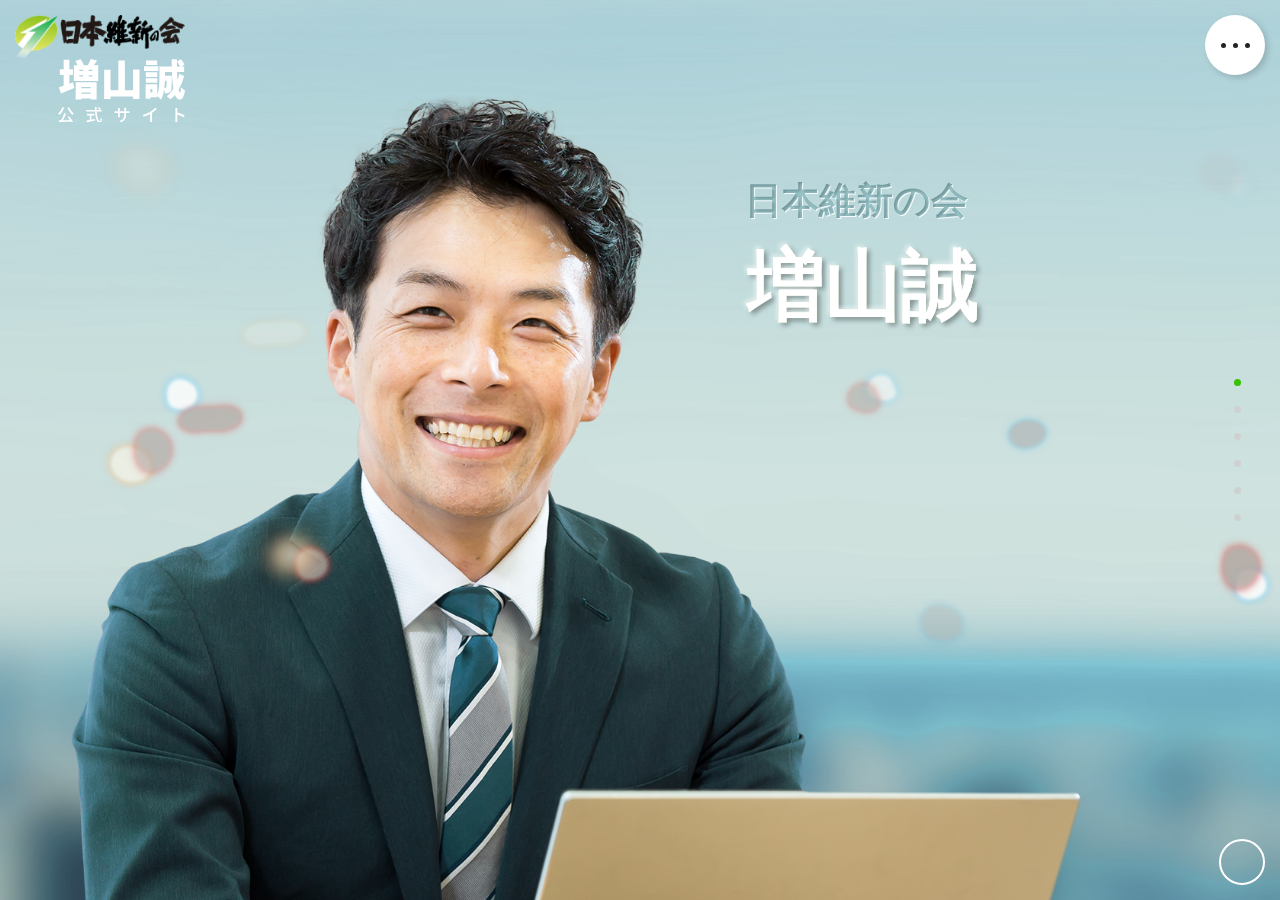
==== commit 01559320: "Merge branch 'master' of https://github.com/KuldipKoradia/MakotoMasuyama" ====
--- a/index.html
+++ b/index.html
@@ -26,6 +26,7 @@
 		</a>
 		<nav class="custom_navbar">
 			<ul class="custom_navbar_links">
+				<li><a href="index.html" class="message">Top</a></li>
 				<li><a href="javascript:void(0);" class="message">Message</a></li>
 				<li><a href="policy.html">POLICY</a></li>
 				<li><a href="action.html">Action</a></li>
@@ -59,7 +60,7 @@
 				<div class="banner_images_sec">
 					<img src="images/banner_image.png" class="banner_images_first">
 				</div>
-				<img src="images/banner_text.svg" class="banner_images_second">
+				<img src="images/banner_text.svg" class="banner_images_second cpc">
 			</div>
 		</section>
 		<section class="next_active" data-index="message" id="message">
--- a/css/top.css
+++ b/css/top.css
@@ -27,6 +27,7 @@
     visibility: hidden;
 }
 .vertical_slider_main section > div {
+    height: 100% !important;
     background-color: #ffffff;
     transition: transform 1s cubic-bezier(0.72, 0, 0.35, 0.99) 0s, visibility 1s cubic-bezier(0.72, 0, 0.35, 0.99) 0s;
 }
@@ -148,17 +149,15 @@
     overflow: hidden;
     z-index: -1;
 }
-
 .banner_images_sec img {
     position: absolute;
-    top: 0;
     left: 0;
     right: 0;
     bottom: 0;
-    max-width: 100%;
-    max-height: 100%;
-    min-width: 100%;
-    min-height: 100%;
+    max-width: 90%;
+    max-height: 90%;
+    min-width: 90%;
+    min-height: 90%;
     object-fit: contain;
 }
 .banner_images_second {
@@ -1035,14 +1034,16 @@
 }
 @media(max-width: 1166px) {
     .banner_images_second {
-        top: auto;
-        left: 0;
-        right: 0;
-        bottom: 100px;
-        margin: auto;
-        display: table;
-        text-align: center;
-        max-width: 210px;
+        max-width: 200px;
+        right: 200px;
+        top: 20%;
+    }
+    .banner_images_sec img {
+        max-width: 110%;
+        max-height: 110%;
+        min-width: 110%;
+        min-height: 110%;
+        object-position: left bottom;
     }
     .banner_contnet h3 {
         font-size: 40px;
@@ -1175,8 +1176,18 @@
     .social_icon {
         left: 5px;
     }
+    .footer_logo,
+    .top_btn {
+        bottom: 15px;
+    }
 }
 @media(max-width: 900px) {
+    .banner_images_second {
+        right: 0;
+        left: 0;
+        margin: auto;
+        top: 20%;
+    }
     .banner_animated_section:before {
         background-position: center;
     }
@@ -1265,9 +1276,6 @@
     }
     .footer_heading img {
         max-height: 86px;
-    }
-    .banner_images_sec img {
-        object-fit: cover;
     }
 }
 @media(max-width: 675px) {
@@ -1371,7 +1379,18 @@
         max-width: 190px;
     }
     .banner_images_second {
-        max-width: 180px;
+        max-width: 120px;
+        top: 25%;
+    }
+    .banner_images_sec {
+        overflow: visible;
+    }
+    .banner_images_sec img {
+        max-width: 170%;
+        max-height: 170%;
+        min-width: 170%;
+        min-height: 170%;
+        left: -15%;
     }
 }
 @media(max-width: 479px) {
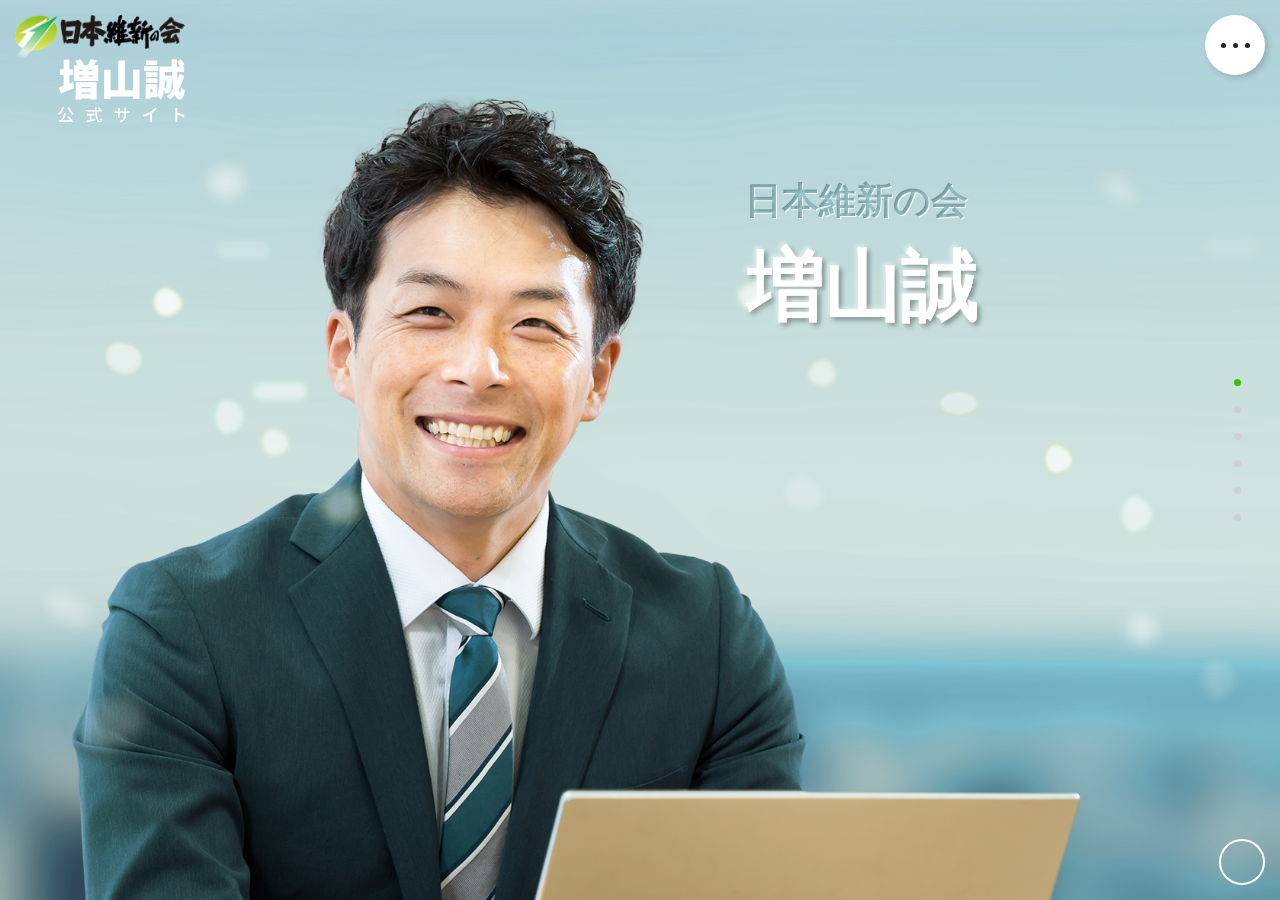
==== commit e42385fb: "make design changes" ====
--- a/index.html
+++ b/index.html
@@ -67,19 +67,18 @@
 			<div class="message_section">
 				<div class="custom_container">
 					<div class="common_heading">
-						<img src="images/message_text.svg" class="first_heading">
-						<img src="images/message_text_2.svg" class="second_heading">
+						<h2>Message</h2>
+						<p>メッセージ</p>
 					</div>
 					<div class="message_content">
-						<p>この国を前向きにしたい。<br>
-							そう思ったのは、社会に出ていく学生が、未来を語れない姿を見たとき。<br>
-							働く会社が過去の慣習やルールに縛られ、新たな提案をすることを制限されたとき。<br>
-							何かと下向きになりがちな今の社会。後ろ向きな発想になりやすい時代。<br>
-							目の前に壁があるのなら、一つひとつに確かな打開策を実行していけばいい。<br>
-							人やテクノロジーの持つ可能性、そしてアイディアを自由に発揮するために<br>
-							古く疲れてしまったルールを、アップデートしていこう。<br>
-							政治が先頭に立って、この国に変化をつくっていく。<br>
-						誰もが「挑戦していいんだ」と思える、チャンスと安心を広げていくために。</p>
+						<p>「子育てしやすい街No1西宮」にしたい</p>
+						<p>その想いが改革へと突き動かす原動力</p>
+						<p>待機児童数が全国ワースト１位となり<br class="csp6">人口流出のつづく西宮市</p>
+						<p>このままでいいのだろうか</p>
+						<p>政治が立ち止まってしまったら<br class="csp6">そこには衰退があるだけ</p>
+						<p>変わることを恐れるのではなく、<br class="csp6">変わらないことを恐れよう</p>
+						<p>今こそ政治がリーダーシップを<br class="csp6">発揮するとき</p>
+						<p>さあ前に進もう！３．２７</p>
 					</div>
 				</div>
 			</div>
@@ -97,11 +96,11 @@
 							<div class="custom_col_text">
 								<div class="policy_content">
 									<div class="common_heading">
-										<img src="images/policy_text.svg" class="first_heading">
-										<img src="images/policy_text_2.svg" class="second_heading">
+										<h2>Policy</h2>
+										<p>政  策</p>
 									</div>
 									<p>今の西宮市の課題ってナニ？</p>
-									<div class="policy_content_text_sec cpc-1919">
+									<div class="policy_content_text_sec cpc-1600">
 										<div class="policy_content_text_main">
 											<div class="single_policy">
 												<div class="custom_row">
@@ -150,7 +149,7 @@
 											</div>
 										</div>
 									</div>
-									<div class="policy_content_text_sec csp-1919">
+									<div class="policy_content_text_sec csp-1600">
 										<div class="policy_content_text_slider">
 											<div class="single_policy">
 												<div class="custom_row">
@@ -211,74 +210,95 @@
 		</section>
 		<section class="next_active" data-index="action" id="action">
 			<div class="action_section">
-				<div class="action_banner_image">
-					<img src="images/action_image.png" class="action_image">
-					<div class="action_heading_profile">
-						<div class="action_heading">
-							<div class="action_heading_col">
-								<div class="common_heading">
-									<img src="images/action_text.svg" class="first_heading">
-									<img src="images/action_text_2.svg" class="second_heading">
-								</div>
-							</div>
-							<div class="action_heading_col">
-								<div class="action_profile">
-									<div class="custom_row">
-										<div class="custom_image_col">
-											<div class="profile_image">
-												<img src="images/profile_image.png">
-											</div>
-										</div>
-										<div class="custom_text_col">
-											<div class="profile_text">
-												<h3>私<span>も</span>増山誠<span>さんを</span>応援<span>しています</span>！</h3>
-												<p>日本維新の会副代表</p>
-												<h6>吉村洋文</h6>
-											</div>
-										</div>
-									</div>
-								</div>
-							</div>
-						</div>
-					</div>
-				</div>
-				<div class="action_content_box_sec">
-					<div class="action_content_box_slider">
+				<div class="action_inner">
+					<div class="action_bottom">
+						<div class="action_bottom_container">
+							<div class="action_post_wrap">
+								<div class="action_post_item action_first_post_item">
+									<a>
+										<div class="action_post_date">
+											2021.12.03
+										</div>
+										<div class="action_post_img">
+											<img src="images/action_image_2.png">
+										</div>
+										<div class="action_post_title">
+											<h4>市内各駅での朝の駅立ちを３年間</h4>
+										</div>
+									</a>
+								</div>
+								<div class="action_post_item">
+									<a>
+										<div class="action_post_date">
+											2021.12.03
+										</div>
+										<div class="action_post_img">
+											<img src="images/action_image_2.png">
+										</div>
+										<div class="action_post_title">
+											<h4>市内各駅での朝の駅立ちを３年間</h4>
+										</div>
+									</a>
+								</div>
+								<div class="action_post_item">
+									<a>
+										<div class="action_post_date">
+											2021.12.03
+										</div>
+										<div class="action_post_img">
+											<img src="images/action_image_2.png">
+										</div>
+										<div class="action_post_title">
+											<h4>市内各駅での朝の駅立ちを３年間</h4>
+										</div>
+									</a>
+								</div>
+							</div>
+							<div class="action_more_btn_wrap">
+								<a href="action.html" class="more_btn">
+									MORE
+								</a>	
+							</div>	
+						</div>
+					</div>
+					<div class="oprofile_text_col_csp">
+						<div class="oprofile_text">
+							私<span>も</span>増山誠<span>さんを</span>応援<span>しています</span>！
+						</div>
 						<div>
-							<a href="#" class="action_content_box">
-								<p>2021.12.03</p>
-								<div class="action_content_box_image">
-									<img src="images/action_image_2.png">
-								</div>
-								<div class="action_content_box_text">
-									<h4>市内各駅での朝の駅立ちを３年間</h4>
-								</div>
-							</a>
-						</div>
-						<div>
-							<a href="#" class="action_content_box">
-								<p>2021.12.03</p>
-								<div class="action_content_box_image">
-									<img src="images/action_image_3.png">
-								</div>
-								<div class="action_content_box_text">
-									<h4>市内各駅での朝の駅立ちを３年間</h4>
-								</div>
-							</a>
-						</div>
-						<div>
-							<a href="#" class="action_content_box">
-								<p>2021.12.03</p>
-								<div class="action_content_box_image">
-									<img src="images/action_image_4.png">
-								</div>
-								<div class="action_content_box_text">
-									<h4>市内各駅での朝の駅立ちを３年間</h4>
-								</div>
-							</a>
-						</div>
-					</div>
-					<a href="action.html" class="more_btn">MORE</a>
+							<div class="oprofile_job">日本維新の会副代表</div>
+							<div class="oprofile_name">吉村洋文</div>
+						</div>
+					</div>
+					<div class="action_top">
+						<div class="action_title_left">
+							<div class="action_title_inner">
+								<div class="action_heading_col">
+									<div class="common_heading">
+										<h2>Action</h2>
+										<p>活動ギャラリー</p>
+									</div>
+								</div>
+								<div class="action_profile_col">
+									<div class="oprofile_text_col">
+										<div class="oprofile_text">
+											私<span>も</span>増山誠<span>さんを</span>応援<span>しています</span>！
+										</div>
+										<div>
+											<div class="oprofile_job">日本維新の会副代表</div>
+											<div class="oprofile_name">吉村洋文</div>
+										</div>
+									</div>
+									<div class="oprofile_image_col">
+										<div class="profile_image">
+											<img src="images/profile_image.png">
+										</div>
+									</div>
+								</div>
+							</div>
+						</div>
+					</div>
+					
 				</div>
 			</div>
 		</section>
@@ -294,13 +314,24 @@
 							</div>
 							<div class="custom_col">
 								<div class="makoto_content_text">
-									<div class="common_heading csp">
-										<img src="images/profile_text.svg" class="first_heading">
-										<img src="images/profile_text_2.svg" class="second_heading">
+									<div class="common_heading">
+										<h2>Profile</h2>
+										<p>プロファイル</p>
 									</div>
 									<h5>増山　誠<span>（ますやま　まこと）</span></h5>
 									<h6>日本維新の会</h6>
-									<p>早稲田大学政治経済学部を卒業、日興證券勤務の後、2019年から西宮市選出の兵庫県議会議員 維新の会県議会議員団の政務調査会長、農政環境常任委員会副委員長を務める。4人の子供を持つ父親として現役子育て世代。夙川小学校PTA会長(2期目)、夙川地区青少年愛護協議会副会長など地域活動にも積極的に参加。趣味はゴルフ、スポーツ観戦、eスポーツ</p>
+									<p>
+										早稲田大学政治経済学部を卒業、<br>
+										日興證券勤務の後、<br>
+										2019年から西宮市選出の兵庫県議会議員<br>
+										維新の会県議会議員団の政務調査会長、<br>
+										農政環境常任委員会副委員長を務める。<br>
+										4人の子供を持つ父親として現役子育て世代。<br>
+										夙川小学校PTA会長(2期目)、<br>
+										夙川地区青少年愛護協議会副会長など<br>
+										地域活動にも積極的に参加。<br>
+										趣味はゴルフ、スポーツ観戦、eスポーツ<br>
+									</p>
 								</div>
 							</div>
 						</div>
@@ -362,6 +393,12 @@
 	<script src="js/intersection-observer-polyfill.js"></script>
 	<script src="js/custom.js"></script>
 	<script type="text/javascript">
+		function preventBehavior(e) {
+			e.preventDefault(); 
+		};
+
+		document.addEventListener("touchmove", preventBehavior, {passive: false});
+
 		$(document).ready(function(){
 			$(".vertical_slider_main").onepage_scroll({
 				sectionContainer: "section",
--- a/css/common.css
+++ b/css/common.css
@@ -45,17 +45,17 @@
     max-width: 100%;
     display: block;
 }
-.cpc, .cpc-1919 {
+.cpc, .cpc-1600 {
     display: block !important;
 }
-.csp, .csp-1919 {
+.csp, .csp-1600 {
     display: none !important;
 }
-@media (max-width: 1919px){
-    .cpc-1919 {
+@media (max-width: 1600px){
+    .cpc-1600 {
         display: none !important;
     }
-    .csp-1919 {
+    .csp-1600 {
         display: block !important;
     }
 }
@@ -66,6 +66,39 @@
     .csp {
         display: block !important;
     }
+}
+.cpc,
+.cpc6,
+.cpc9
+{
+	display: block !important;
+}
+.csp,
+.csp6,
+.csp9 {
+	display: none !important;
+}
+@media (max-width: 900px) {
+	.cpc {
+		display: none !important;
+	}
+	.csp {
+		display: block !important;
+	}
+	.cpc9 {
+		display: none !important;
+	}
+	.csp9 {
+		display: block !important;
+	}	
+}
+@media (max-width: 575px) {
+	.cpc6 {
+		display: none !important;
+	}
+	.csp6 {
+		display: block !important;
+	}
 }
 /*common css end*/
 
--- a/css/top.css
+++ b/css/top.css
@@ -6,6 +6,7 @@
 body {
     background-color: #CED1D0;
     position: relative;
+    color: #232323;
 }
 .vertical_slider_main {
     width: 100%;
@@ -187,9 +188,12 @@
 }
 .common_heading {
     text-align: center;
+    width: 100%;
 }
 .common_heading img {
     margin: auto;
+    width: auto;
+    object-fit: contain;
 }
 .common_heading h2 {
     font-size: 80px;
@@ -197,14 +201,14 @@
     font-weight: 900;
     color: #36C200;
     font-family: 'Roboto', sans-serif;
-    text-shadow: 3px 3px 6px rgba(0, 0, 0, 0.3);
+    text-shadow: 2px 2px 2px rgb(99 109 118 / 60%), -2px -2px 2px #ffffff;
     text-transform: uppercase;
 }
 .common_heading p {
     font-size: 30px;
     line-height: 48px;
     font-weight: 900;
-    text-shadow: 3px 3px 0px #fff;
+    text-shadow: 2px 2px 0px #fff;
     color: #24650B;
 }
 .message_content {
@@ -257,6 +261,9 @@
     align-items: flex-end;
     position: relative;
     min-height: 100vh;
+}
+.policy_image img {
+    z-index: -1;
 }
 .policy_content_sec .custom_col_text {
     -ms-flex: 0 0 calc(100% - 580px);
@@ -273,6 +280,9 @@
     color: #323232;
     margin: 10px 0;
 }
+.policy_content_text_sec {
+    margin-bottom: 40px;
+}
 .policy_content_text .custom_row {
     align-items: center;
     margin-bottom: 20px;
@@ -290,7 +300,7 @@
 }
 .policy_content_text {
     width: 100%;
-    padding-right: 120px;
+    padding-right: 110px;
 }
 .policy_content_text h3 {
     font-size: 50px;
@@ -334,10 +344,10 @@
     letter-spacing: 1px;
 }
 .policy_content .slick-dots {
-    position: absolute;
-    bottom: 13px;
+    /* position: absolute;
+    bottom: 0;
     left: 0;
-    right: 0;
+    right: 0; */
     margin: auto;
     display: -ms-flexbox;
     display: flex;
@@ -372,14 +382,103 @@
     height: 100vh;
     display: -ms-flexbox;
     display: flex;
+    flex-wrap: wrap;
     overflow: hidden;
     flex-direction: column;
+    justify-content: space-between;
+    padding-bottom: 20px;
+}
+.action_inner {
+    display: flex;
+    flex: 1;
+    flex-direction: column-reverse;
+}
+.action_bottom {
+}
+.action_bottom_container {
+    width: 1200px;
+    margin: auto;
+    padding: 30px 0 20px;
+}
+.action_post_wrap {
+    display: flex;
+    margin: 0 -20px;
+}
+.action_post_item {
+    flex: 0 0 33.33%;
+    width: 33.33%;
+    margin-bottom: 30px;
+    padding: 0 20px;
+}
+.action_post_date {
+    font-size: 16px;
+    color: #939393;
+    margin-bottom: 10px;
+}
+.action_post_title {
+    font-size: 24px;
+    margin-top: 14px;
+}
+.action_post_img {
+    position: relative;
+    overflow: hidden;
+    padding-top: 68.3%;
+    border-radius: 10px;
+}
+.action_post_img img {
+    position: absolute;
+    top: 0;
+    left: 0;
+    right: 0;
+    bottom: 0;
+    max-width: 100%;
+    max-height: 100%;
+    min-width: 100%;
+    min-height: 100%;
+    object-fit: cover;
+    transition: all 0.4s;
+}
+.action_top {
+    flex: 1;
+    background-image: url(../images/action_image.png);
+    position: relative;
+    background-repeat: no-repeat;
+    background-size: cover;
+    background-position: center;
+}
+.action_title_left {
+    position: absolute;
+    left: 0;
+    bottom: 0;
+    right: 10%;
+    background-color: #fff;
+    border-top-right-radius: 16px;
+}
+.action_title_inner {
+    display: flex;
+    justify-content: space-between;
+    padding-left: 10%;
 }
 .action_banner_image {
     position: relative;
+    padding-top: 40vh;
+    overflow: hidden;
+}
+.action_banner_image .action_image {
+    position: absolute;
+    top: 0;
+    left: 0;
+    right: 0;
+    bottom: 0;
+    max-width: 100%;
+    max-height: 100%;
+    min-width: 100%;
+    min-height: 100%;
+    object-fit: cover;
+    object-position: center;
 }
 .action_heading_profile {
-    width: calc(100% - 160px);
+    width: calc(100% - 130px);
     padding: 11px 30px 11px 160px;
     position: absolute;
     bottom: -1px;
@@ -387,11 +486,132 @@
     background-color: #fff;
     border-radius: 0 20px 0 0;
 }
+.action_heading_col {
+    padding-top: 20px;
+}
+.action_profile_col {
+    flex: 1;
+    display: flex;
+    justify-content: flex-end;
+    padding-top: 30px;
+    padding-right: 30px;
+}
+.oprofile_text_col {
+    display: flex;
+    flex-direction: column;
+    text-align: right;
+    padding: 10px 0;
+}
+.oprofile_image_col .profile_image {
+    margin-left: 15px;
+}
+.oprofile_image_col .profile_image img {
+    border-radius: 8px;
+}
+.oprofile_text {
+    font-size: 30px;
+    margin-bottom: 22px;
+}
+.oprofile_text span {
+    font-size: 24px;
+}
+.oprofile_job {
+    font-size: 12px;
+    color: #939393;
+}
+.oprofile_name {
+    font-size: 20px;
+    font-weight: bold;
+}
+.oprofile_text_col_csp {
+    display: none;
+}
+@media (max-width: 1500px) {
+    .oprofile_text {
+        font-size: 24px;
+    }
+    .oprofile_text span {
+        font-size: 16px;
+    }
+    .oprofile_name {
+        font-size: 16px;
+    }
+    .oprofile_image_col .profile_image img {
+        width: 96px;
+    }
+}
+@media (max-width: 1200px){
+    .oprofile_text {
+        font-size: 18px;
+    }
+    .oprofile_text span {
+        font-size: 14px;
+    }
+    .action_bottom_container {
+        width: calc(100% - 108px);
+    }
+    .action_post_title {
+        font-size: 16px;
+    }
+}
+
+@media (max-width: 675px){
+    .action_bottom_container {
+        padding-top: 0;
+    }
+    .oprofile_text_col_csp {
+        display: block;
+        text-align: right;
+        padding-right: 30px;
+    }
+    .oprofile_text {
+        font-size: 14px;
+        margin-bottom: 0;
+    }
+    .action_title_left {
+        right: 0px;
+        bottom: -1px;
+        border-radius: 0;
+    }
+    .oprofile_text_col {
+        display: none;
+    }
+    .oprofile_image_col .profile_image img {
+        width: 60px;
+    }
+    .more_btn {
+        margin: auto;
+    }
+    .action_bottom_container {
+        width: calc(100% - 40px);
+    }
+    .action_post_wrap {
+        display: block;
+    }
+    .action_post_item {
+        width: 100%;
+        display: none;
+    }
+    .action_post_item.action_first_post_item {
+        display: block;
+    }
+}
+
+
+
+
+
+
+
+
+
+
+
 .action_heading_profile .common_heading img {
     margin: 0;
 }
 .action_content_box_sec {
-    width: calc(100% - 160px);
+    width: calc(100% - 130px);
     padding: 0 13px 0px 143px;
 }
 .action_content_box_sec .more_btn {
@@ -412,10 +632,7 @@
     justify-content: space-between;
     align-items: center;
 }
-.action_heading .action_heading_col {
-    -ms-flex: 1 0 auto;
-    flex: 1 0 auto;
-}
+
 .action_heading .custom_image_col {
     -ms-flex: 0 0 110px;
     flex: 0 0 110px;
@@ -586,7 +803,7 @@
 .makoto_content_text p {
     font-size: 16px;
     font-weight: 400;
-    line-height: 23px;
+    line-height: 1.6;
     color: #232323;
 }
 .makoto_content_text {
@@ -724,7 +941,7 @@
 /*responsive css start*/
 @media(max-width: 1919px) {
     .policy_content_text {
-        padding: 20px 120px 40px 0;
+        padding: 20px 75px 0px 0;
     }
     .policy_section .custom_row {
         align-items: center;
@@ -751,6 +968,14 @@
     }
 }
 @media(max-width: 1700px) {
+    .common_heading h2 {
+        font-size: 60px;
+        line-height: 60px;
+    }
+    .common_heading p {
+        font-size: 24px;
+        line-height: 38px;
+    }
     ul.onepage-pagination {
         right: 50px;
     }
@@ -762,27 +987,11 @@
         right: 400px;
         max-width: 290px;
     }
-    .banner_contnet h3 {
-        font-size: 55px;
-        line-height: 80px;
-    }
-    .banner_contnet h2 {
-        font-size: 120px;
-        line-height: 140px;
-    }
     .common_heading .first_heading {
-        max-height: 100px;
+        height: 100px;
     }
     .common_heading .second_heading {
         max-height: 43px;
-    }
-    .common_heading h2 {
-        font-size: 60px;
-        line-height: 60px;
-    }
-    .common_heading p {
-        font-size: 24px;
-        line-height: 38px;
     }
     .message_content {
         margin-top: 20px;
@@ -832,49 +1041,12 @@
     .policy_content {
         width: 100%;
     }
+    .policy_content_text_sec {
+        margin-bottom: 20px;
+    }
     .policy_content_text_sec .custom_row {
         align-items: center;
-        padding: 10px 0 30px;
-    }
-    .action_text_sec:before {
-        max-width: 1510px;
-    }
-    .action_section .action_heading {
-        padding: 20px 0 10px;
-    }
-    .action_heading .profile_text h3 {
-        font-size: 22px;
-        line-height: 32px;
-        margin-top: 0;
-    }
-    .action_heading .profile_text h3 span {
-        font-size: 18px;
-    }
-    .action_heading .profile_text p {
-        font-size: 12px;
-        line-height: 20px;
-        margin-top: 8px;
-    }
-    .action_heading .profile_image {
-        padding-top: 100%;
-    }
-    .action_content_box_sec .action_content_box p {
-        line-height: 20px;
-        margin-bottom: 10px;
-    }
-    .action_content_box_sec .action_content_box_image {
-        padding-top: 60%;
-    }
-    .action_content_sec .more_btn {
-        margin-top: 10px;
-    }
-    .action_content_box_sec .action_content_box h4 {
-        font-size: 22px;
-        margin-top: 10px;
-        letter-spacing: 0;
-    }
-    .action_profile .custom_row {
-        align-items: center;
+        padding: 10px 0 0px;
     }
     .site_logo {
         padding: 15px 30px;
@@ -892,7 +1064,7 @@
     }
     .policy_image img {
         position: absolute;
-        left: 0;
+        left: -128px;
         bottom: 0;
         min-height: 90vh;
         max-height: 90vh;
@@ -905,6 +1077,14 @@
     }
 }
 @media(max-width: 1500px) {
+    .common_heading h2 {
+        font-size: 50px;
+        line-height: 50px;
+    }
+    .common_heading p {
+        font-size: 20px;
+        line-height: 28px;
+    }
     ul.onepage-pagination {
         right: 35px;
     }
@@ -920,40 +1100,11 @@
         right: 290px;
         max-width: 250px;
     }
-    .banner_contnet h3 {
-        font-size: 45px;
-        line-height: 64px;
-    }
-    .banner_contnet h2 {
-        font-size: 80px;
-        line-height: 100px;
-    }
     .common_heading .first_heading {
-        max-height: 80px;
+        height: 80px;
     }
     .common_heading .second_heading {
         max-height: 40px;
-    }
-    .common_heading h2 {
-        font-size: 50px;
-        line-height: 50px;
-    }
-    .common_heading p {
-        font-size: 20px;
-        line-height: 28px;
-    }
-    .action_content_box_sec .action_content_box h4 {
-        font-size: 20px;
-    }
-    .action_text_sec {
-        margin-right: 80px;
-        padding-left: 30px;
-    }
-    .action_content_box_sec {
-        margin: 0 -15px;
-    }
-    .action_content_box_sec .slick-slide {
-        margin: 0px 15px;
     }
     .footer_btns {
         padding: 0 34px;
@@ -1033,6 +1184,14 @@
     }
 }
 @media(max-width: 1166px) {
+    .common_heading h2 {
+        font-size: 42px;
+        line-height: 45px;
+    }
+    .common_heading p {
+        font-size: 18px;
+        line-height: 24px;
+    }
     .banner_images_second {
         max-width: 200px;
         right: 200px;
@@ -1045,60 +1204,15 @@
         min-height: 110%;
         object-position: left bottom;
     }
-    .banner_contnet h3 {
-        font-size: 40px;
-        line-height: 60px;
-        text-shadow: 2px 2px 0px #fff;
-    }
     .common_heading .first_heading {
-        max-height: 70px;
+        height: 70px;
     }
     .common_heading .second_heading {
         max-height: 35px;
-    }
-    .banner_contnet h2 {
-        font-size: 70px;
-        line-height: 90px;
-    }
-    .common_heading h2 {
-        font-size: 42px;
-        line-height: 45px;
-    }
-    .common_heading p {
-        font-size: 18px;
-        line-height: 24px;
     }
     .message_content p {
         font-size: 16px;
         line-height: 36px;
-    }
-    .action_heading .custom_image_col {
-        -ms-flex: 0 0 90px;
-        flex: 0 0 90px;
-        max-width: 90px;
-    }
-    .action_heading .custom_text_col {
-        -ms-flex: 0 0 calc(100% - 90px);
-        flex: 0 0 calc(100% - 90px);
-        max-width: calc(100% - 90px);
-    }
-    .action_heading .profile_text h3 {
-        font-size: 20px;
-        line-height: 26px;
-    }
-    .action_heading .profile_text h3 span {
-        font-size: 16px;
-    }
-    .action_section {
-        padding-right: 77px;
-        align-items: center;
-    }
-    .action_text_sec {
-        margin-right: 0;
-    }
-    .action_content_box_sec .action_content_box h4 {
-        font-size: 18px;
-        margin-top: 6px;
     }
     .makoto_section .makoto_content {
         padding: 0 30px;
@@ -1153,9 +1267,6 @@
     .policy_content_sec .policy_content > p {
         font-size: 18px;
     }
-    .more_btn img {
-        max-width: 180px;
-    }
     .policy_section .custom_container {
         align-items: center;
     }
@@ -1164,7 +1275,6 @@
     }
     .policy_image img {
         left: -55%;
-        bottom: -9%;
         min-width: 65vw;
     }
     .footer_btns .custom_col {
@@ -1182,23 +1292,20 @@
     }
 }
 @media(max-width: 900px) {
+    .common_heading h2 {
+        font-size: 36px;
+        line-height: 40px;
+    }
+    .action_heading .profile_text h6 {
+        font-size: 18px;
+        line-height: 28px;
+    }
     .banner_images_second {
         right: 0;
         left: 0;
         margin: auto;
         top: 20%;
     }
-    .banner_animated_section:before {
-        background-position: center;
-    }
-    .banner_contnet h3 {
-        font-size: 34px;
-        line-height: 50px;
-    }
-    .banner_contnet h2 {
-        font-size: 60px;
-        line-height: 70px;
-    }
     .message_content {
         padding: 0 45px;
     }
@@ -1213,23 +1320,6 @@
     .policy_content_sec {
         padding-right: 55px;
         padding-left: 15px;
-    }
-    .action_section {
-        padding-right: 65px;
-    }
-    .action_content_box_sec .action_content_box h4 {
-        font-size: 16px;
-    }
-    .action_heading .action_heading_col:last-child {
-        flex: 3 0 auto;
-    }
-    .common_heading h2 {
-        font-size: 36px;
-        line-height: 40px;
-    }
-    .action_heading .profile_text h6 {
-        font-size: 18px;
-        line-height: 28px;
     }
     .makoto_section .makoto_content {
         padding: 0 15px;
@@ -1256,7 +1346,7 @@
         text-align: center;
     }
     .common_heading .first_heading {
-        max-height: 50px;
+        height: 50px;
     }
     .common_heading .second_heading {
         max-height: 22px;
@@ -1298,12 +1388,12 @@
         margin-top: 10px;
     }
     .message_content p {
-        line-height: 25px;
+        line-height: 1.8;
+        margin-bottom: 10px;
     }
     .policy_content_sec {
         padding: 0;
     }
-    .action_heading .custom_text_col,.action_heading .custom_image_col,
     .policy_content_sec .custom_image_col, .policy_content_sec .custom_text_col {
         -ms-flex: 0 0 100%;
         flex: 0 0 100%;
@@ -1315,43 +1405,6 @@
         max-height: 140px;
         margin: 0 auto 10px;
     }
-    .action_section {
-        padding-right: 28px;
-        padding-top: 25px;
-    }
-    .action_heading .action_heading_col {
-        -ms-flex: 0 0 100%;
-        flex: 0 0 100%;
-        max-width: 100%;
-    }
-    .action_section .action_image {
-        max-width: 160%;
-    }
-    .action_content_sec .common_heading {
-        text-align: center;
-        margin-bottom: 10px;
-    }
-    .action_heading .profile_image {
-        padding-top: 25.4%;
-        width: 80px;
-        margin: auto;
-    }
-    .action_heading .profile_text h3, .action_heading .profile_text h6, .action_heading .profile_text p {
-        text-align: center;
-    }
-    .action_heading .profile_text {
-        padding-right: 0;
-    }
-    .action_section .action_heading {
-        padding: 15px 0 10px;
-    }
-    .action_text_sec {
-        padding-bottom: 0;
-        padding-left: 20px;
-    }
-    .more_btn img {
-        max-width: 160px;
-    }
     .makoto_content_text {
         padding: 12px 0 0;
     }
@@ -1386,11 +1439,11 @@
         overflow: visible;
     }
     .banner_images_sec img {
-        max-width: 170%;
-        max-height: 170%;
-        min-width: 170%;
-        min-height: 170%;
-        left: -15%;
+        max-width: 200%;
+        max-height: 200%;
+        min-width: 200%;
+        min-height: 200%;
+        left: -25%;
     }
 }
 @media(max-width: 479px) {
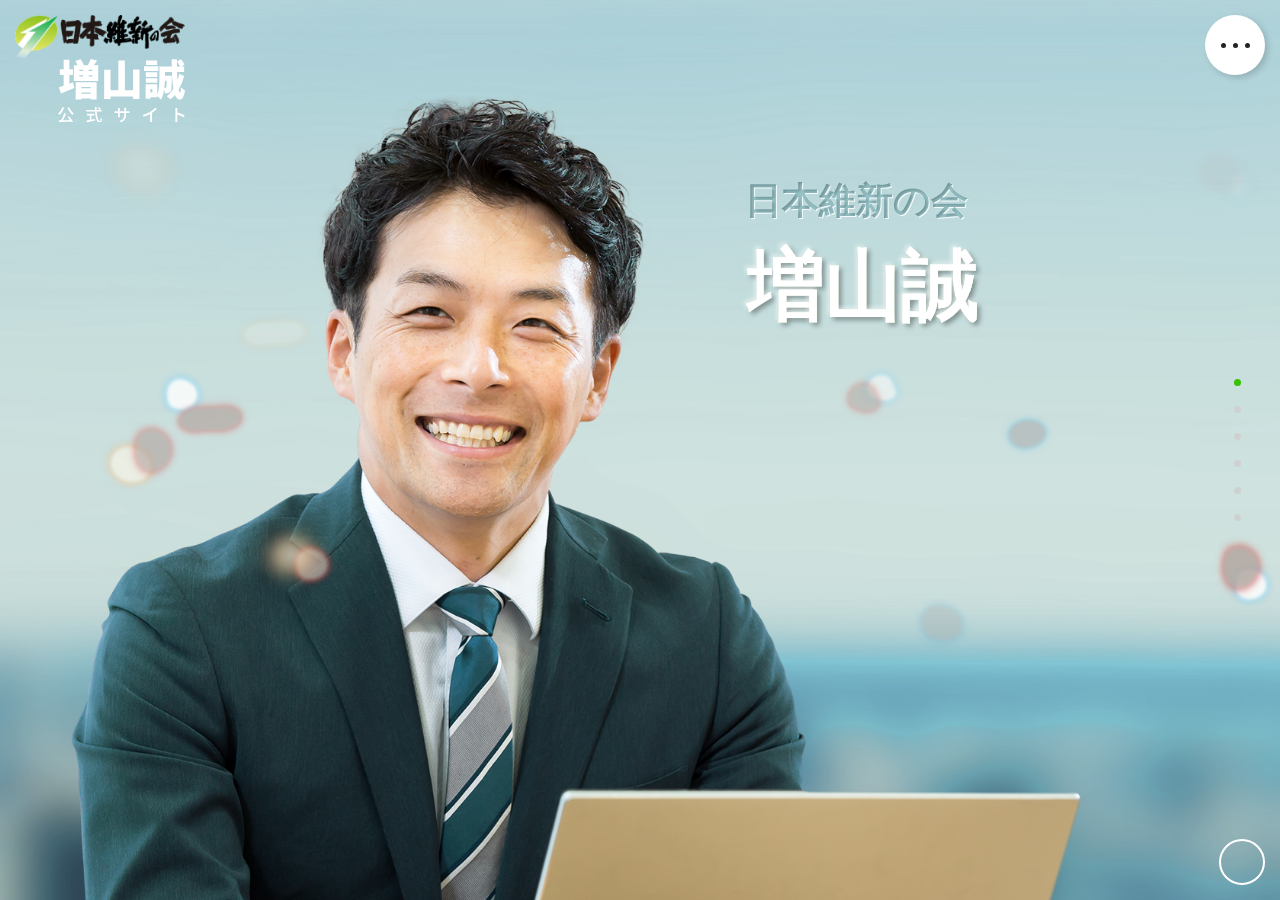
==== commit e833c250: "make design changes" ====
--- a/index.html
+++ b/index.html
@@ -67,18 +67,19 @@
 			<div class="message_section">
 				<div class="custom_container">
 					<div class="common_heading">
-						<h2>Message</h2>
-						<p>メッセージ</p>
+						<img src="images/message_text.svg" class="first_heading">
+						<img src="images/message_text_2.svg" class="second_heading">
 					</div>
 					<div class="message_content">
-						<p>「子育てしやすい街No1西宮」にしたい</p>
-						<p>その想いが改革へと突き動かす原動力</p>
-						<p>待機児童数が全国ワースト１位となり<br class="csp6">人口流出のつづく西宮市</p>
-						<p>このままでいいのだろうか</p>
-						<p>政治が立ち止まってしまったら<br class="csp6">そこには衰退があるだけ</p>
-						<p>変わることを恐れるのではなく、<br class="csp6">変わらないことを恐れよう</p>
-						<p>今こそ政治がリーダーシップを<br class="csp6">発揮するとき</p>
-						<p>さあ前に進もう！３．２７</p>
+						<p>この国を前向きにしたい。<br>
+							そう思ったのは、社会に出ていく学生が、未来を語れない姿を見たとき。<br>
+							働く会社が過去の慣習やルールに縛られ、新たな提案をすることを制限されたとき。<br>
+							何かと下向きになりがちな今の社会。後ろ向きな発想になりやすい時代。<br>
+							目の前に壁があるのなら、一つひとつに確かな打開策を実行していけばいい。<br>
+							人やテクノロジーの持つ可能性、そしてアイディアを自由に発揮するために<br>
+							古く疲れてしまったルールを、アップデートしていこう。<br>
+							政治が先頭に立って、この国に変化をつくっていく。<br>
+						誰もが「挑戦していいんだ」と思える、チャンスと安心を広げていくために。</p>
 					</div>
 				</div>
 			</div>
@@ -96,11 +97,11 @@
 							<div class="custom_col_text">
 								<div class="policy_content">
 									<div class="common_heading">
-										<h2>Policy</h2>
-										<p>政  策</p>
+										<img src="images/policy_text.svg" class="first_heading">
+										<img src="images/policy_text_2.svg" class="second_heading">
 									</div>
 									<p>今の西宮市の課題ってナニ？</p>
-									<div class="policy_content_text_sec cpc-1600">
+									<div class="policy_content_text_sec cpc-1919">
 										<div class="policy_content_text_main">
 											<div class="single_policy">
 												<div class="custom_row">
@@ -149,7 +150,7 @@
 											</div>
 										</div>
 									</div>
-									<div class="policy_content_text_sec csp-1600">
+									<div class="policy_content_text_sec csp-1919">
 										<div class="policy_content_text_slider">
 											<div class="single_policy">
 												<div class="custom_row">
@@ -210,95 +211,74 @@
 		</section>
 		<section class="next_active" data-index="action" id="action">
 			<div class="action_section">
-				<div class="action_inner">
-					<div class="action_bottom">
-						<div class="action_bottom_container">
-							<div class="action_post_wrap">
-								<div class="action_post_item action_first_post_item">
-									<a>
-										<div class="action_post_date">
-											2021.12.03
-										</div>
-										<div class="action_post_img">
-											<img src="images/action_image_2.png">
-										</div>
-										<div class="action_post_title">
-											<h4>市内各駅での朝の駅立ちを３年間</h4>
-										</div>
-									</a>
-								</div>
-								<div class="action_post_item">
-									<a>
-										<div class="action_post_date">
-											2021.12.03
-										</div>
-										<div class="action_post_img">
-											<img src="images/action_image_2.png">
-										</div>
-										<div class="action_post_title">
-											<h4>市内各駅での朝の駅立ちを３年間</h4>
-										</div>
-									</a>
-								</div>
-								<div class="action_post_item">
-									<a>
-										<div class="action_post_date">
-											2021.12.03
-										</div>
-										<div class="action_post_img">
-											<img src="images/action_image_2.png">
-										</div>
-										<div class="action_post_title">
-											<h4>市内各駅での朝の駅立ちを３年間</h4>
-										</div>
-									</a>
-								</div>
-							</div>
-							<div class="action_more_btn_wrap">
-								<a href="action.html" class="more_btn">
-									MORE
-								</a>	
-							</div>	
-						</div>
-					</div>
-					<div class="oprofile_text_col_csp">
-						<div class="oprofile_text">
-							私<span>も</span>増山誠<span>さんを</span>応援<span>しています</span>！
-						</div>
+				<div class="action_banner_image">
+					<img src="images/action_image.png" class="action_image">
+					<div class="action_heading_profile">
+						<div class="action_heading">
+							<div class="action_heading_col">
+								<div class="common_heading">
+									<img src="images/action_text.svg" class="first_heading">
+									<img src="images/action_text_2.svg" class="second_heading">
+								</div>
+							</div>
+							<div class="action_heading_col">
+								<div class="action_profile">
+									<div class="custom_row">
+										<div class="custom_image_col">
+											<div class="profile_image">
+												<img src="images/profile_image.png">
+											</div>
+										</div>
+										<div class="custom_text_col">
+											<div class="profile_text">
+												<h3>私<span>も</span>増山誠<span>さんを</span>応援<span>しています</span>！</h3>
+												<p>日本維新の会副代表</p>
+												<h6>吉村洋文</h6>
+											</div>
+										</div>
+									</div>
+								</div>
+							</div>
+						</div>
+					</div>
+				</div>
+				<div class="action_content_box_sec">
+					<div class="action_content_box_slider">
 						<div>
-							<div class="oprofile_job">日本維新の会副代表</div>
-							<div class="oprofile_name">吉村洋文</div>
-						</div>
-					</div>
-					<div class="action_top">
-						<div class="action_title_left">
-							<div class="action_title_inner">
-								<div class="action_heading_col">
-									<div class="common_heading">
-										<h2>Action</h2>
-										<p>活動ギャラリー</p>
-									</div>
-								</div>
-								<div class="action_profile_col">
-									<div class="oprofile_text_col">
-										<div class="oprofile_text">
-											私<span>も</span>増山誠<span>さんを</span>応援<span>しています</span>！
-										</div>
-										<div>
-											<div class="oprofile_job">日本維新の会副代表</div>
-											<div class="oprofile_name">吉村洋文</div>
-										</div>
-									</div>
-									<div class="oprofile_image_col">
-										<div class="profile_image">
-											<img src="images/profile_image.png">
-										</div>
-									</div>
-								</div>
-							</div>
-						</div>
-					</div>
-					
+							<a href="#" class="action_content_box">
+								<p>2021.12.03</p>
+								<div class="action_content_box_image">
+									<img src="images/action_image_2.png">
+								</div>
+								<div class="action_content_box_text">
+									<h4>市内各駅での朝の駅立ちを３年間</h4>
+								</div>
+							</a>
+						</div>
+						<div>
+							<a href="#" class="action_content_box">
+								<p>2021.12.03</p>
+								<div class="action_content_box_image">
+									<img src="images/action_image_3.png">
+								</div>
+								<div class="action_content_box_text">
+									<h4>昨年１２月２３日の記者会見にて</h4>
+								</div>
+							</a>
+						</div>
+						<div>
+							<a href="#" class="action_content_box">
+								<p>2021.12.03</p>
+								<div class="action_content_box_image">
+									<img src="images/action_image_4.png">
+								</div>
+								<div class="action_content_box_text">
+									<h4>小児入院患者のサポート施設への寄付</h4>
+								</div>
+							</a>
+						</div>
+					</div>
+					<a href="action.html" class="more_btn">MORE</a>
 				</div>
 			</div>
 		</section>
@@ -314,24 +294,13 @@
 							</div>
 							<div class="custom_col">
 								<div class="makoto_content_text">
-									<div class="common_heading">
-										<h2>Profile</h2>
-										<p>プロファイル</p>
+									<div class="common_heading csp">
+										<img src="images/profile_text.svg" class="first_heading">
+										<img src="images/profile_text_2.svg" class="second_heading">
 									</div>
 									<h5>増山　誠<span>（ますやま　まこと）</span></h5>
 									<h6>日本維新の会</h6>
-									<p>
-										早稲田大学政治経済学部を卒業、<br>
-										日興證券勤務の後、<br>
-										2019年から西宮市選出の兵庫県議会議員<br>
-										維新の会県議会議員団の政務調査会長、<br>
-										農政環境常任委員会副委員長を務める。<br>
-										4人の子供を持つ父親として現役子育て世代。<br>
-										夙川小学校PTA会長(2期目)、<br>
-										夙川地区青少年愛護協議会副会長など<br>
-										地域活動にも積極的に参加。<br>
-										趣味はゴルフ、スポーツ観戦、eスポーツ<br>
-									</p>
+									<p>早稲田大学政治経済学部を卒業、日興證券勤務の後、2019年から西宮市選出の兵庫県議会議員 維新の会県議会議員団の政務調査会長、農政環境常任委員会副委員長を務める。4人の子供を持つ父親として現役子育て世代。夙川小学校PTA会長(2期目)、夙川地区青少年愛護協議会副会長など地域活動にも積極的に参加。趣味はゴルフ、スポーツ観戦、eスポーツ</p>
 								</div>
 							</div>
 						</div>
@@ -393,12 +362,6 @@
 	<script src="js/intersection-observer-polyfill.js"></script>
 	<script src="js/custom.js"></script>
 	<script type="text/javascript">
-		function preventBehavior(e) {
-			e.preventDefault(); 
-		};
-
-		document.addEventListener("touchmove", preventBehavior, {passive: false});
-
 		$(document).ready(function(){
 			$(".vertical_slider_main").onepage_scroll({
 				sectionContainer: "section",
--- a/css/common.css
+++ b/css/common.css
@@ -45,17 +45,17 @@
     max-width: 100%;
     display: block;
 }
-.cpc, .cpc-1600 {
+.cpc, .cpc-1919 {
     display: block !important;
 }
-.csp, .csp-1600 {
+.csp, .csp-1919 {
     display: none !important;
 }
-@media (max-width: 1600px){
-    .cpc-1600 {
+@media (max-width: 1919px){
+    .cpc-1919 {
         display: none !important;
     }
-    .csp-1600 {
+    .csp-1919 {
         display: block !important;
     }
 }
@@ -66,39 +66,6 @@
     .csp {
         display: block !important;
     }
-}
-.cpc,
-.cpc6,
-.cpc9
-{
-	display: block !important;
-}
-.csp,
-.csp6,
-.csp9 {
-	display: none !important;
-}
-@media (max-width: 900px) {
-	.cpc {
-		display: none !important;
-	}
-	.csp {
-		display: block !important;
-	}
-	.cpc9 {
-		display: none !important;
-	}
-	.csp9 {
-		display: block !important;
-	}	
-}
-@media (max-width: 575px) {
-	.cpc6 {
-		display: none !important;
-	}
-	.csp6 {
-		display: block !important;
-	}
 }
 /*common css end*/
 
--- a/css/top.css
+++ b/css/top.css
@@ -6,7 +6,6 @@
 body {
     background-color: #CED1D0;
     position: relative;
-    color: #232323;
 }
 .vertical_slider_main {
     width: 100%;
@@ -188,12 +187,9 @@
 }
 .common_heading {
     text-align: center;
-    width: 100%;
 }
 .common_heading img {
     margin: auto;
-    width: auto;
-    object-fit: contain;
 }
 .common_heading h2 {
     font-size: 80px;
@@ -201,14 +197,14 @@
     font-weight: 900;
     color: #36C200;
     font-family: 'Roboto', sans-serif;
-    text-shadow: 2px 2px 2px rgb(99 109 118 / 60%), -2px -2px 2px #ffffff;
+    text-shadow: 3px 3px 6px rgba(0, 0, 0, 0.3);
     text-transform: uppercase;
 }
 .common_heading p {
     font-size: 30px;
     line-height: 48px;
     font-weight: 900;
-    text-shadow: 2px 2px 0px #fff;
+    text-shadow: 3px 3px 0px #fff;
     color: #24650B;
 }
 .message_content {
@@ -261,9 +257,6 @@
     align-items: flex-end;
     position: relative;
     min-height: 100vh;
-}
-.policy_image img {
-    z-index: -1;
 }
 .policy_content_sec .custom_col_text {
     -ms-flex: 0 0 calc(100% - 580px);
@@ -280,9 +273,6 @@
     color: #323232;
     margin: 10px 0;
 }
-.policy_content_text_sec {
-    margin-bottom: 40px;
-}
 .policy_content_text .custom_row {
     align-items: center;
     margin-bottom: 20px;
@@ -300,7 +290,7 @@
 }
 .policy_content_text {
     width: 100%;
-    padding-right: 110px;
+    padding-right: 120px;
 }
 .policy_content_text h3 {
     font-size: 50px;
@@ -344,10 +334,10 @@
     letter-spacing: 1px;
 }
 .policy_content .slick-dots {
-    /* position: absolute;
-    bottom: 0;
+    position: absolute;
+    bottom: 13px;
     left: 0;
-    right: 0; */
+    right: 0;
     margin: auto;
     display: -ms-flexbox;
     display: flex;
@@ -387,77 +377,6 @@
     flex-direction: column;
     justify-content: space-between;
     padding-bottom: 20px;
-}
-.action_inner {
-    display: flex;
-    flex: 1;
-    flex-direction: column-reverse;
-}
-.action_bottom {
-}
-.action_bottom_container {
-    width: 1200px;
-    margin: auto;
-    padding: 30px 0 20px;
-}
-.action_post_wrap {
-    display: flex;
-    margin: 0 -20px;
-}
-.action_post_item {
-    flex: 0 0 33.33%;
-    width: 33.33%;
-    margin-bottom: 30px;
-    padding: 0 20px;
-}
-.action_post_date {
-    font-size: 16px;
-    color: #939393;
-    margin-bottom: 10px;
-}
-.action_post_title {
-    font-size: 24px;
-    margin-top: 14px;
-}
-.action_post_img {
-    position: relative;
-    overflow: hidden;
-    padding-top: 68.3%;
-    border-radius: 10px;
-}
-.action_post_img img {
-    position: absolute;
-    top: 0;
-    left: 0;
-    right: 0;
-    bottom: 0;
-    max-width: 100%;
-    max-height: 100%;
-    min-width: 100%;
-    min-height: 100%;
-    object-fit: cover;
-    transition: all 0.4s;
-}
-.action_top {
-    flex: 1;
-    background-image: url(../images/action_image.png);
-    position: relative;
-    background-repeat: no-repeat;
-    background-size: cover;
-    background-position: center;
-}
-.action_title_left {
-    position: absolute;
-    left: 0;
-    bottom: 0;
-    right: 10%;
-    background-color: #fff;
-    border-top-right-radius: 16px;
-}
-.action_title_inner {
-    display: flex;
-    justify-content: space-between;
-    padding-left: 10%;
 }
 .action_banner_image {
     position: relative;
@@ -486,127 +405,6 @@
     background-color: #fff;
     border-radius: 0 20px 0 0;
 }
-.action_heading_col {
-    padding-top: 20px;
-}
-.action_profile_col {
-    flex: 1;
-    display: flex;
-    justify-content: flex-end;
-    padding-top: 30px;
-    padding-right: 30px;
-}
-.oprofile_text_col {
-    display: flex;
-    flex-direction: column;
-    text-align: right;
-    padding: 10px 0;
-}
-.oprofile_image_col .profile_image {
-    margin-left: 15px;
-}
-.oprofile_image_col .profile_image img {
-    border-radius: 8px;
-}
-.oprofile_text {
-    font-size: 30px;
-    margin-bottom: 22px;
-}
-.oprofile_text span {
-    font-size: 24px;
-}
-.oprofile_job {
-    font-size: 12px;
-    color: #939393;
-}
-.oprofile_name {
-    font-size: 20px;
-    font-weight: bold;
-}
-.oprofile_text_col_csp {
-    display: none;
-}
-@media (max-width: 1500px) {
-    .oprofile_text {
-        font-size: 24px;
-    }
-    .oprofile_text span {
-        font-size: 16px;
-    }
-    .oprofile_name {
-        font-size: 16px;
-    }
-    .oprofile_image_col .profile_image img {
-        width: 96px;
-    }
-}
-@media (max-width: 1200px){
-    .oprofile_text {
-        font-size: 18px;
-    }
-    .oprofile_text span {
-        font-size: 14px;
-    }
-    .action_bottom_container {
-        width: calc(100% - 108px);
-    }
-    .action_post_title {
-        font-size: 16px;
-    }
-}
-
-@media (max-width: 675px){
-    .action_bottom_container {
-        padding-top: 0;
-    }
-    .oprofile_text_col_csp {
-        display: block;
-        text-align: right;
-        padding-right: 30px;
-    }
-    .oprofile_text {
-        font-size: 14px;
-        margin-bottom: 0;
-    }
-    .action_title_left {
-        right: 0px;
-        bottom: -1px;
-        border-radius: 0;
-    }
-    .oprofile_text_col {
-        display: none;
-    }
-    .oprofile_image_col .profile_image img {
-        width: 60px;
-    }
-    .more_btn {
-        margin: auto;
-    }
-    .action_bottom_container {
-        width: calc(100% - 40px);
-    }
-    .action_post_wrap {
-        display: block;
-    }
-    .action_post_item {
-        width: 100%;
-        display: none;
-    }
-    .action_post_item.action_first_post_item {
-        display: block;
-    }
-}
-
-
-
-
-
-
-
-
-
-
-
 .action_heading_profile .common_heading img {
     margin: 0;
 }
@@ -632,7 +430,10 @@
     justify-content: space-between;
     align-items: center;
 }
-
+.action_heading .action_heading_col {
+    -ms-flex: 1 0 auto;
+    flex: 1 0 auto;
+}
 .action_heading .custom_image_col {
     -ms-flex: 0 0 110px;
     flex: 0 0 110px;
@@ -803,7 +604,7 @@
 .makoto_content_text p {
     font-size: 16px;
     font-weight: 400;
-    line-height: 1.6;
+    line-height: 23px;
     color: #232323;
 }
 .makoto_content_text {
@@ -941,7 +742,7 @@
 /*responsive css start*/
 @media(max-width: 1919px) {
     .policy_content_text {
-        padding: 20px 75px 0px 0;
+        padding: 20px 120px 40px 0;
     }
     .policy_section .custom_row {
         align-items: center;
@@ -968,14 +769,6 @@
     }
 }
 @media(max-width: 1700px) {
-    .common_heading h2 {
-        font-size: 60px;
-        line-height: 60px;
-    }
-    .common_heading p {
-        font-size: 24px;
-        line-height: 38px;
-    }
     ul.onepage-pagination {
         right: 50px;
     }
@@ -988,7 +781,7 @@
         max-width: 290px;
     }
     .common_heading .first_heading {
-        height: 100px;
+        max-height: 100px;
     }
     .common_heading .second_heading {
         max-height: 43px;
@@ -1041,12 +834,9 @@
     .policy_content {
         width: 100%;
     }
-    .policy_content_text_sec {
-        margin-bottom: 20px;
-    }
     .policy_content_text_sec .custom_row {
         align-items: center;
-        padding: 10px 0 0px;
+        padding: 10px 0 30px;
     }
     .site_logo {
         padding: 15px 30px;
@@ -1064,7 +854,7 @@
     }
     .policy_image img {
         position: absolute;
-        left: -128px;
+        left: 0;
         bottom: 0;
         min-height: 90vh;
         max-height: 90vh;
@@ -1077,14 +867,6 @@
     }
 }
 @media(max-width: 1500px) {
-    .common_heading h2 {
-        font-size: 50px;
-        line-height: 50px;
-    }
-    .common_heading p {
-        font-size: 20px;
-        line-height: 28px;
-    }
     ul.onepage-pagination {
         right: 35px;
     }
@@ -1101,7 +883,7 @@
         max-width: 250px;
     }
     .common_heading .first_heading {
-        height: 80px;
+        max-height: 80px;
     }
     .common_heading .second_heading {
         max-height: 40px;
@@ -1184,14 +966,6 @@
     }
 }
 @media(max-width: 1166px) {
-    .common_heading h2 {
-        font-size: 42px;
-        line-height: 45px;
-    }
-    .common_heading p {
-        font-size: 18px;
-        line-height: 24px;
-    }
     .banner_images_second {
         max-width: 200px;
         right: 200px;
@@ -1205,7 +979,7 @@
         object-position: left bottom;
     }
     .common_heading .first_heading {
-        height: 70px;
+        max-height: 70px;
     }
     .common_heading .second_heading {
         max-height: 35px;
@@ -1275,6 +1049,7 @@
     }
     .policy_image img {
         left: -55%;
+        bottom: -9%;
         min-width: 65vw;
     }
     .footer_btns .custom_col {
@@ -1292,14 +1067,6 @@
     }
 }
 @media(max-width: 900px) {
-    .common_heading h2 {
-        font-size: 36px;
-        line-height: 40px;
-    }
-    .action_heading .profile_text h6 {
-        font-size: 18px;
-        line-height: 28px;
-    }
     .banner_images_second {
         right: 0;
         left: 0;
@@ -1346,7 +1113,7 @@
         text-align: center;
     }
     .common_heading .first_heading {
-        height: 50px;
+        max-height: 50px;
     }
     .common_heading .second_heading {
         max-height: 22px;
@@ -1388,8 +1155,7 @@
         margin-top: 10px;
     }
     .message_content p {
-        line-height: 1.8;
-        margin-bottom: 10px;
+        line-height: 25px;
     }
     .policy_content_sec {
         padding: 0;
@@ -1439,11 +1205,11 @@
         overflow: visible;
     }
     .banner_images_sec img {
-        max-width: 200%;
-        max-height: 200%;
-        min-width: 200%;
-        min-height: 200%;
-        left: -25%;
+        max-width: 170%;
+        max-height: 170%;
+        min-width: 170%;
+        min-height: 170%;
+        left: -15%;
     }
 }
 @media(max-width: 479px) {
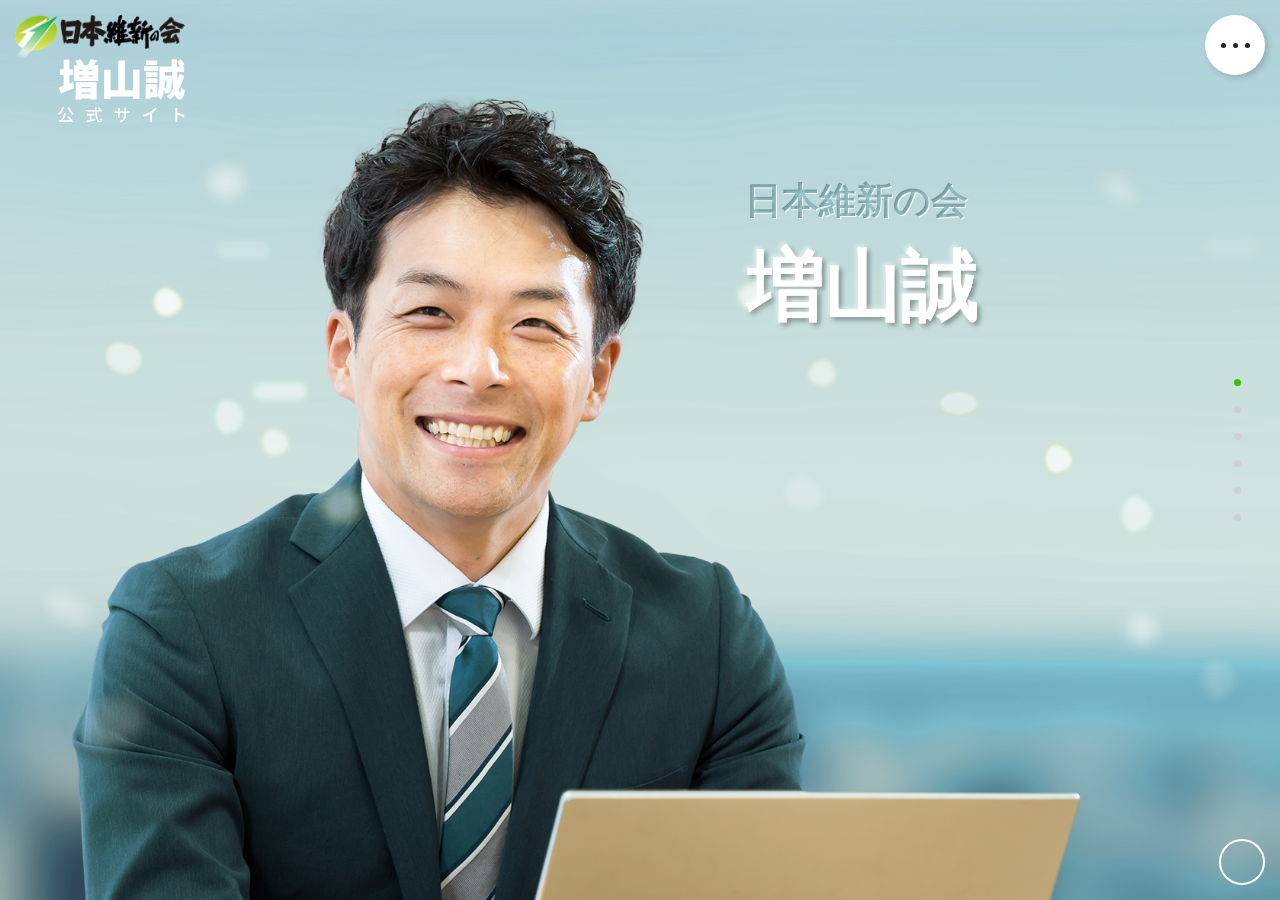
==== commit 38112177: "make policy arrow changes" ====
--- a/index.html
+++ b/index.html
@@ -198,6 +198,10 @@
 												</div>
 											</div>
 										</div>
+										<div class="policy_buttons">
+											<button class="policy_prev"><i class="fas fa-chevron-left"></i></button>
+											<button class="policy_next"><i class="fas fa-chevron-right"></i></button>
+										</div>
 									</div>
 									<a href="policy.html" class="more_btn">
 										MORE
@@ -401,10 +405,11 @@
 			});
 			// policy content slider JS
 			$(".policy_content_text_slider").slick({
-				dots: true,
-				arrows: false,
+				dots: false,
 				infinite: true,
-				speed: 300
+				speed: 300,
+				nextArrow: '.policy_next',
+				prevArrow: '.policy_prev',
 			});
 			// action content box slider JS
 			$(".action_content_box_slider").slick({
--- a/css/top.css
+++ b/css/top.css
@@ -364,6 +364,34 @@
 .policy_content .slick-dots li.slick-active button {
     background-color: #36C200;
 }
+.policy_content_text_sec {
+    position: relative;
+}
+.policy_buttons {
+    display: -ms-flexbox;
+    display: flex;
+    -ms-flex-wrap: wrap;
+    flex-wrap: wrap;
+    align-items: center;
+    justify-content: flex-end;
+    padding: 0 67px 0 0;
+    position: absolute;
+    bottom: -46px;
+    right: 0;
+    left: 0;
+}
+.policy_buttons button {
+    border: 2px solid #232323;
+    width: 46px;
+    height: 46px;
+    background-color: transparent;
+    margin: 0 8px;
+    transition: all 0.4s;
+}
+.policy_buttons button:hover {
+    border-color: #36C200;
+    color: #36C200;
+}
 /*policy section css end*/
 
 /*action section css start*/
@@ -909,6 +937,9 @@
     .footer_logo {
         right: 15px;
     }
+    .policy_buttons {
+        padding: 0;
+    }
     .policy_content_sec .policy_content > p {
         font-size: 20px;
     }
@@ -1171,6 +1202,16 @@
         max-height: 140px;
         margin: 0 auto 10px;
     }
+    .policy_buttons {
+        justify-content: space-between;
+        top: 10%;
+        bottom: auto;
+    }
+    .policy_buttons button {
+        width: 40px;
+        height: 40px;
+        margin: 0 15px;
+    }
     .makoto_content_text {
         padding: 12px 0 0;
     }
@@ -1205,11 +1246,11 @@
         overflow: visible;
     }
     .banner_images_sec img {
-        max-width: 170%;
-        max-height: 170%;
-        min-width: 170%;
-        min-height: 170%;
-        left: -15%;
+        max-width: 185%;
+        max-height: 185%;
+        min-width: 185%;
+        min-height: 185%;
+        left: -22%;
     }
 }
 @media(max-width: 479px) {
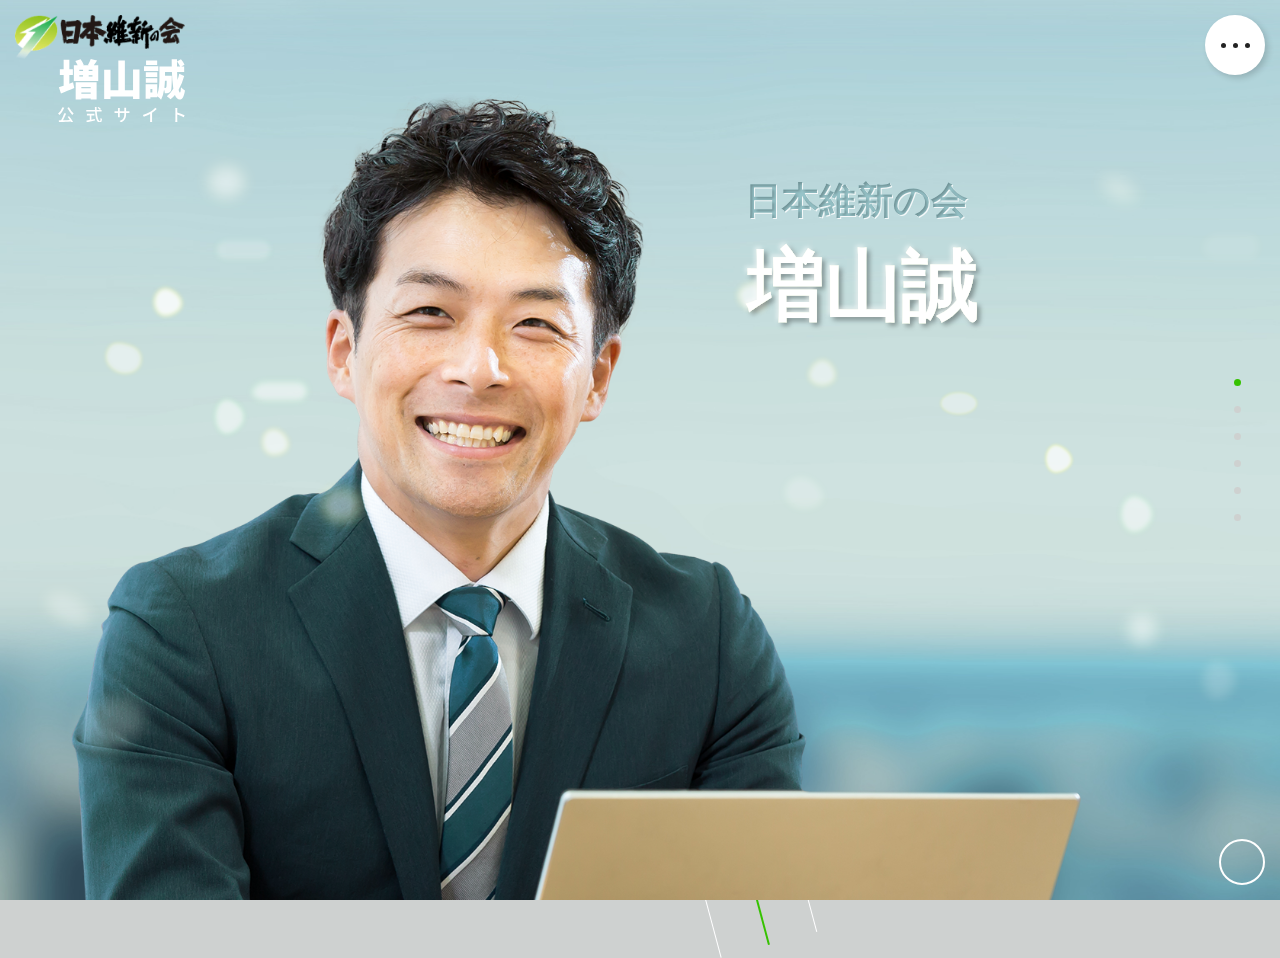
==== commit 84251d42: "make policy arrow changes" ====
--- a/index.html
+++ b/index.html
@@ -11,6 +11,7 @@
 </head>
 <body>
 	<div class="loader-wrapper"><div class="loader"></div></div>
+	<div class="bg_line"></div>
 	<header class="site_header">
 		<a class="header_logo" href="index.html">
 			<img src="images/logo.png" alt="logo image" class="logo_black">
@@ -60,7 +61,7 @@
 				<div class="banner_images_sec">
 					<img src="images/banner_image.png" class="banner_images_first">
 				</div>
-				<img src="images/banner_text.svg" class="banner_images_second cpc">
+				<img src="images/banner_text.svg" class="banner_images_second">
 			</div>
 		</section>
 		<section class="next_active" data-index="message" id="message">
--- a/css/top.css
+++ b/css/top.css
@@ -6,6 +6,36 @@
 body {
     background-color: #CED1D0;
     position: relative;
+    overflow: hidden;
+}
+.bg_line {
+    -webkit-transform: rotate(-15deg);
+    transform: rotate(-15deg);
+    -webkit-transform-origin: left bottom;
+    transform-origin: left bottom;
+    position: absolute;
+    width: 2px;
+    height: 110vh;
+    left: 60%;
+    top: -5vh;
+    background-color: #36C200;
+    z-index: 1;
+}
+.bg_line:before {
+    content: "";
+    background-color: #ffffff;
+    height: 100%;
+    width: 1px;
+    position: absolute;
+    left: 50px;
+}
+.bg_line:after {
+    content: "";
+    background-color: #ffffff;
+    height: 100%;
+    width: 1px;
+    position: absolute;
+    right: 50px;
 }
 .vertical_slider_main {
     width: 100%;
@@ -25,6 +55,7 @@
     top: 0 !important;
     transition: transform 1s cubic-bezier(0.72, 0, 0.35, 0.99) 0s;
     visibility: hidden;
+    z-index: 2;
 }
 .vertical_slider_main section > div {
     height: 100% !important;
@@ -1098,11 +1129,20 @@
     }
 }
 @media(max-width: 900px) {
+    .bg_line {
+        left: 80%;
+    }
+    .bg_line:before {
+        left: 25px;
+    }
+    .bg_line:after {
+        right: 25px;
+    }
     .banner_images_second {
-        right: 0;
-        left: 0;
+        right: 50px;
         margin: auto;
-        top: 20%;
+        top: auto;
+        bottom: 35%;
     }
     .message_content {
         padding: 0 45px;
@@ -1240,17 +1280,16 @@
     }
     .banner_images_second {
         max-width: 120px;
-        top: 25%;
     }
     .banner_images_sec {
         overflow: visible;
     }
     .banner_images_sec img {
-        max-width: 185%;
-        max-height: 185%;
-        min-width: 185%;
-        min-height: 185%;
-        left: -22%;
+        max-width: 130%;
+        max-height: 130%;
+        min-width: 130%;
+        min-height: 130%;
+        left: -25%;
     }
 }
 @media(max-width: 479px) {
